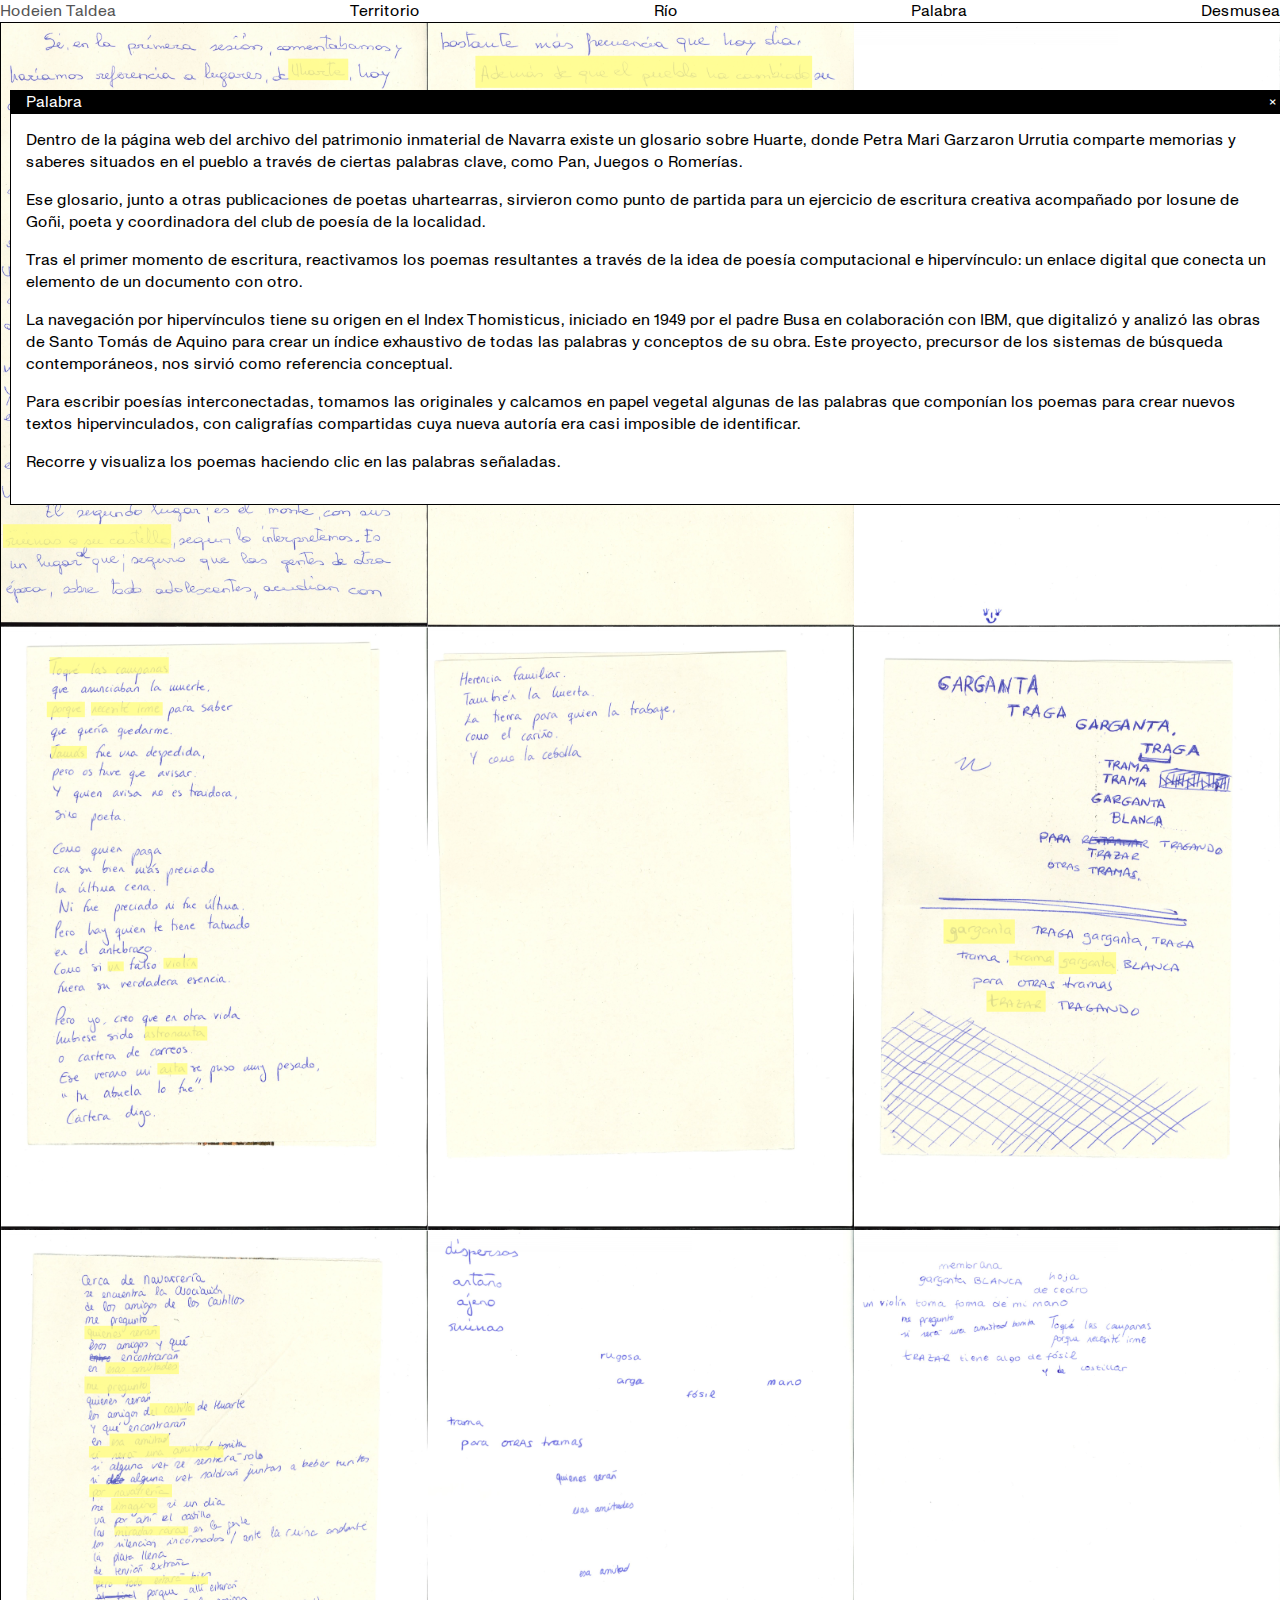
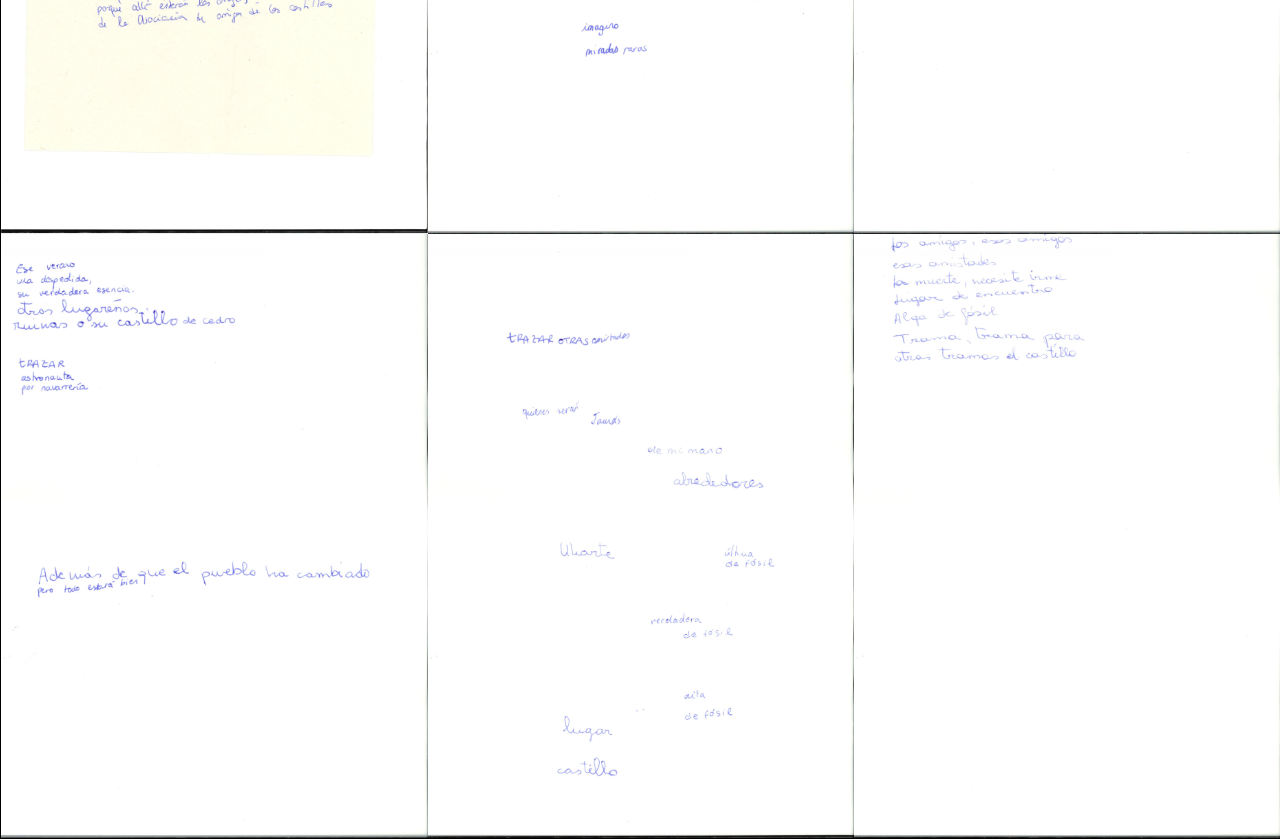
==== palabra/index.html @ c897447c "Fix modals" ====
<!DOCTYPE html>
<html lang="es">

<head>
    <meta charset="UTF-8">
    <meta name="viewport" content="width=device-width, initial-scale=1.0">
    <title>Hodeien Taldea - palabra</title>
    <link rel="stylesheet" href="./../style.css">
</head>

<body>
    <header>
        <nav>
            <ul>
                <li><a href="./../index.html">Hodeien Taldea</a></li>
                <li><a href="./../territorio">Territorio</a></li>
                <li><a href="./../rio">Río</a></li>
                <li><a href="./../palabra">Palabra</a></li>
                <li><a href="https://desmusea.com/" target="_blank">Desmusea</a></li>
            </ul>
        </nav>
        <div class="linea-header"></div>
    </header>
    <main>
        <div class="grid-container">
            <div class="grid-item">
                <svg style="width:100%" xmlns="http://www.w3.org/2000/svg" xmlns:xlink="http://www.w3.org/1999/xlink"
                    viewBox="0 0 2480 3509">
                    <image xlink:href="./img/originales/1.jpg"></image>
                    <a xlink:href="#" target="---" xlink:title="">
                        <g>
                            <rect x="1530.8641975308642" y="1031.5669515669515" width="339.1452991452991"
                                height="134.24501424501432" class="image-mapper-shape" data-index="1"></rect>
                        </g>
                    </a>
                    <a xlink:href="#" target="---" xlink:title="">
                        <g>
                            <rect x="433.35232668566005" y="1398.9743589743591" width="763.0769230769229"
                                height="148.37606837606836" class="image-mapper-shape" data-index="2"></rect>
                        </g>
                    </a>
                    <a xlink:href="#" target="---" xlink:title="">
                        <g>
                            <rect x="11.77587844254511" y="2913.35232668566" width="977.397910731244"
                                height="136.60018993352332" class="image-mapper-shape" data-index="3"></rect>
                        </g>
                    </a>
                    <a xlink:href="#" target="---" xlink:title="">
                        <g>
                            <rect x="1669.8195631528965" y="207.2554605887939" width="348.5660018993351"
                                height="124.82431149097815" class="image-mapper-shape selected" data-index="4"></rect>
                        </g>
                    </a>
                </svg>
            </div>
            <div class="grid-item">
                <svg style="width:100%" xmlns="http://www.w3.org/2000/svg" xmlns:xlink="http://www.w3.org/1999/xlink"
                    viewBox="0 0 2480 3509">

                    <image xlink:href="./img/originales/2.jpg" style="width: 2480px;"></image>
                    <a xlink:href="#" target="---" xlink:title="">
                        <g>
                            <rect x="275.55555555555554" y="190.76923076923077" width="1957.1509971509972"
                                height="186.0588793922127" class="image-mapper-shape" data-index="1"></rect>
                        </g>
                    </a>
                </svg>
            </div>
            <div class="grid-item">
                <svg style="width:100%" xmlns="http://www.w3.org/2000/svg" xmlns:xlink="http://www.w3.org/1999/xlink"
                    viewBox="0 0 2480 3509">
                    <image xlink:href="./img/originales/3.jpg" style="width: 2480px;"></image>
                    <a xlink:href="#" target="---" xlink:title="">
                        <g>
                            <rect x="551.1111111111111" y="793.6942070275404" width="261.4245014245015"
                                height="65.94491927825254" class="image-mapper-shape" data-index="2"></rect>
                        </g>
                    </a>
                    <a xlink:href="#" target="---" xlink:title="">
                        <g>
                            <rect x="998.5944919278253" y="706.5527065527066" width="360.34188034188026"
                                height="65.94491927825254" class="image-mapper-shape" data-index="1"></rect>
                        </g>
                    </a>
                    <a xlink:href="#" target="---" xlink:title="">
                        <g>
                            <rect x="1519.0883190883192" y="833.7321937321938" width="355.6315289648621"
                                height="77.72079772079769" class="image-mapper-shape" data-index="3"></rect>
                        </g>
                    </a>
                    <a xlink:href="#" target="---" xlink:title="">
                        <g>
                            <rect x="1507.312440645774" y="1227.0465337132005" width="299.10731244064596"
                                height="61.23456790123441" class="image-mapper-shape" data-index="4"></rect>
                        </g>
                    </a>
                    <a xlink:href="#" target="---" xlink:title="">
                        <g>
                            <rect x="857.2839506172838" y="927.9392212725546" width="911.4529914529915"
                                height="65.94491927825266" class="image-mapper-shape" data-index="5"></rect>
                        </g>
                    </a>
                    <a xlink:href="#" target="---" xlink:title="">
                        <g>
                            <rect x="645.3181386514719" y="935.0047483380816" width="200.18993352326686"
                                height="65.94491927825266" class="image-mapper-shape" data-index="6"></rect>
                        </g>
                    </a>
                    <a xlink:href="#" target="---" xlink:title="">
                        <g>
                            <rect x="1705.1471984805319" y="1005.6600189933523" width="183.7037037037037"
                                height="49.45868945868949" class="image-mapper-shape" data-index="7"></rect>
                        </g>
                    </a>
                </svg>
            </div>
            <div class="grid-item">
                <svg style="width:100%" xmlns="http://www.w3.org/2000/svg" xmlns:xlink="http://www.w3.org/1999/xlink"
                    viewBox="0 0 2150 3036">

                    <image xlink:href="./img/originales/4.jpg" style="width: 2150px;"></image>
                    <a xlink:href="#" target="---" xlink:title="">
                        <g>
                            <rect x="253.18138651471986" y="596.2013295346628" width="179.6771130104463"
                                height="63.29534662868002" class="image-mapper-shape" data-index="1"></rect>
                        </g>
                    </a>
                    <a xlink:href="#" target="---" xlink:title="">
                        <g>
                            <rect x="724.8338081671415" y="2009.116809116809" width="314.4349477682812"
                                height="71.46248812915496" class="image-mapper-shape" data-index="2"></rect>
                        </g>
                    </a>
                    <a xlink:href="#" target="---" xlink:title="">
                        <g>
                            <rect x="788.1291547958215" y="2194.9192782526115" width="151.0921177587844"
                                height="57.16999050332379" class="image-mapper-shape" data-index="3"></rect>
                        </g>
                    </a>
                    <a xlink:href="#" target="---" xlink:title="">
                        <g>
                            <rect x="453.2763532763533" y="375.6885090218424" width="361.3960113960114"
                                height="67.37891737891738" class="image-mapper-shape" data-index="4"></rect>
                        </g>
                    </a>
                    <a xlink:href="#" target="---" xlink:title="">
                        <g>
                            <rect x="245.014245014245" y="149.0503323836657" width="600.2849002849002"
                                height="81.67141500474835" class="image-mapper-shape" data-index="5"></rect>
                        </g>
                    </a>
                    <a xlink:href="#" target="---" xlink:title="">
                        <g>
                            <rect x="230.72174738841406" y="373.6467236467237" width="191.92782526115857"
                                height="77.58784425451091" class="image-mapper-shape" data-index="6"></rect>
                        </g>
                    </a>
                    <a xlink:href="#" target="---" xlink:title="">
                        <g>
                            <rect x="536.9895536562203" y="1682.4311490978157" width="81.67141500474838"
                                height="49.00284900284896" class="image-mapper-shape" data-index="7"></rect>
                        </g>
                    </a>
                    <a xlink:href="#" target="---" xlink:title="">
                        <g>
                            <rect x="818.7559354226021" y="1664.0550807217473" width="171.50997150997148"
                                height="55.12820512820508" class="image-mapper-shape selected" data-index="8"></rect>
                        </g>
                    </a>
                </svg>
            </div>
            <div class="grid-item">
                <img src="./img/originales/5.jpg" alt="">
            </div>
            <div class="grid-item">
                <svg style="width:100%" xmlns="http://www.w3.org/2000/svg" xmlns:xlink="http://www.w3.org/1999/xlink"
                    viewBox="0 0 2150 3036">
                    <image xlink:href="./img/originales/6.jpg" style="width: 2150px;"></image>
                    <a xlink:href="#" target="---" xlink:title="">
                        <g>
                            <rect x="451.2345679012346" y="1470.08547008547" width="359.35422602089267"
                                height="122.50712250712263" class="image-mapper-shape" data-index="1"></rect>
                        </g>
                    </a>
                    <a xlink:href="#" target="---" xlink:title="">
                        <g>
                            <rect x="1031.1016144349478" y="1635.4700854700855" width="289.9335232668566"
                                height="110.25641025641016" class="image-mapper-shape" data-index="2"></rect>
                        </g>
                    </a>
                    <a xlink:href="#" target="---" xlink:title="">
                        <g>
                            <rect x="782.0037986704654" y="1627.3029439696106" width="226.63817663817667"
                                height="75.54605887939215" class="image-mapper-shape" data-index="3"></rect>
                        </g>
                    </a>
                    <a xlink:href="#" target="---" xlink:title="">
                        <g>
                            <rect x="667.6638176638177" y="1829.4396961063628" width="298.1006647673314"
                                height="106.17283950617275" class="image-mapper-shape selected" data-index="4"></rect>
                        </g>
                    </a>
                </svg>
            </div>
            <div class="grid-item">
                <svg style="width:100%" xmlns="http://www.w3.org/2000/svg" xmlns:xlink="http://www.w3.org/1999/xlink"
                    viewBox="0 0 2150 3036">
                    <image xlink:href="./img/originales/7.jpg"></image>
                    <a xlink:href="#" target="---" xlink:title="">
                        <g>
                            <rect x="420.6077872744539" y="479.8195631528965" width="379.7720797720798"
                                height="67.37891737891738" class="image-mapper-shape" data-index="1"></rect>
                        </g>
                    </a>
                    <a xlink:href="#" target="---" xlink:title="">
                        <g>
                            <rect x="526.7806267806268" y="663.5802469135803" width="369.56315289648626"
                                height="59.211775878442495" class="image-mapper-shape" data-index="2"></rect>
                        </g>
                    </a>
                    <a xlink:href="#" target="---" xlink:title="">
                        <g>
                            <rect x="547.1984805318139" y="1022.934472934473" width="300.1424501424501"
                                height="65.33713200379862" class="image-mapper-shape" data-index="3"></rect>
                        </g>
                    </a>
                    <a xlink:href="#" target="---" xlink:title="">
                        <g>
                            <rect x="555.3656220322887" y="1347.5783475783476" width="232.7635327635328"
                                height="75.54605887939215" class="image-mapper-shape" data-index="5"></rect>
                        </g>
                    </a>
                    <a xlink:href="#" target="---" xlink:title="">
                        <g>
                            <rect x="571.6999050332383" y="1490.5033238366573" width="371.60493827160496"
                                height="44.91927825261155" class="image-mapper-shape" data-index="6"></rect>
                        </g>
                    </a>
                    <a xlink:href="#" target="---" xlink:title="">
                        <g>
                            <rect x="420.6077872744539" y="735.042735042735" width="330.76923076923083"
                                height="85.7549857549858" class="image-mapper-shape" data-index="8"></rect>
                        </g>
                    </a>
                    <a xlink:href="#" target="---" xlink:title="">
                        <g>
                            <rect x="443.06742640075976" y="1086.229819563153" width="677.8727445394111"
                                height="57.16999050332379" class="image-mapper-shape" data-index="9"></rect>
                        </g>
                    </a>
                    <a xlink:href="#" target="---" xlink:title="">
                        <g>
                            <rect x="465.52706552706553" y="1741.6429249762582" width="577.8252611585945"
                                height="40.83570750237436" class="image-mapper-shape" data-index="10"></rect>
                        </g>
                    </a>
                    <a xlink:href="#" target="---" xlink:title="">
                        <g>
                            <rect x="445.10921177587846" y="1278.1576448243115" width="416.52421652421646"
                                height="65.33713200379862" class="image-mapper-shape" data-index="11"></rect>
                        </g>
                    </a>
                    <a xlink:href="#" target="---" xlink:title="">
                        <g>
                            <rect x="749.335232668566" y="869.8005698005697" width="226.63817663817656"
                                height="61.253561253561315" class="image-mapper-shape" data-index="12"></rect>
                        </g>
                    </a>
                </svg>
            </div>
            <div class="grid-item">
                <img src="./img/copias/1.jpg" alt="">
            </div>
            <div class="grid-item">
                <img src="./img/copias/2.jpg" alt="">
            </div>
            <div class="grid-item">
                <img src="./img/copias/3.jpg" alt="">
            </div>
            <div class="grid-item">
                <img src="./img/copias/4.jpg" alt="">
            </div>
            <div class="grid-item">
                <img src="./img/copias/5.jpg" alt="">
            </div>
        </div>

        <div id="modal" class="modal">
            <div class="modal-header" id="modal-header">
                <span>Palabra</span>
                <button id="close-btn">×</button>
            </div>
            <div class="modal-body">
                <p>
                    Dentro de la página web del archivo del patrimonio inmaterial de Navarra existe un glosario sobre
                    Huarte, donde Petra Mari Garzaron Urrutia comparte memorias y saberes situados en el pueblo a través
                    de
                    ciertas palabras clave, como Pan, Juegos o Romerías.
                </p>

                <p> Ese glosario, junto a otras publicaciones de poetas uhartearras, sirvieron como punto de partida
                    para un
                    ejercicio de escritura creativa acompañado por Iosune de Goñi, poeta y coordinadora del club de
                    poesía
                    de la localidad.</p>

                <p> Tras el primer momento de escritura, reactivamos los poemas resultantes a través de la idea de
                    poesía
                    computacional e hipervínculo: un enlace digital que conecta un elemento de un documento con otro.
                </p>

                <p>La navegación por hipervínculos tiene su origen en el Index Thomisticus, iniciado en 1949 por el
                    padre
                    Busa en colaboración con IBM, que digitalizó y analizó las obras de Santo Tomás de Aquino para crear
                    un
                    índice exhaustivo de todas las palabras y conceptos de su obra. Este proyecto, precursor de los
                    sistemas
                    de búsqueda contemporáneos, nos sirvió como referencia conceptual.</p>

                <p>
                    Para escribir poesías interconectadas, tomamos las originales y calcamos en papel vegetal algunas de
                    las
                    palabras que componían los poemas para crear nuevos textos hipervinculados, con caligrafías
                    compartidas
                    cuya nueva autoría era casi imposible de identificar.
                </p>

                <p> Recorre y visualiza los poemas haciendo clic en las palabras señaladas.</p>
            </div>
        </div>
        <div id="tab" class="tab">About</div>
    </main>
    <script src="./../modal.js"></script>
</body>

</html>
---- style.css ----
@font-face {
  font-family: "Hodeien";
  src: url("./fonts/Hodeien.woff2") format("woff2");
  font-weight: normal;
  font-style: normal;
}

@font-face {
  font-family: "Hodeien";
  src: url("./fonts/Hodeien-Italic.woff2") format("woff2");
  font-weight: normal;
  font-style: italic;
}

* {
  font-size: 16px;
}

body {
  font-family: "Hodeien", sans-serif;
  margin: 0;
  padding: 0;
  color: #000;
}

header {
  width: 100vw;
  background-color: #fff;
  position: fixed;
  z-index: 3;
}

header nav ul {
  list-style: none;
  padding: 0;
  margin: 0;
  display: flex;
  justify-content: space-between;
}

header nav ul li {
  margin: 0 15px;
}

header nav ul li a {
  color: #000;
  text-decoration: none;
}

header nav ul li a:hover {
  color: #555;
}

.linea-header {
  width: 100%;
  height: 1px;
  background-color: #000;
}

main {
  padding-top: 22px;
}

p {
  margin-top: 0;
}
.contenedor {
  display: flex;
  height: calc(100vh - 22px);
  overflow: hidden;
}

.izquierda {
  width: 50%;
  background-color: #fff;
  display: flex;
  flex-direction: column;
  text-align: left;
  padding: 15px;
  box-sizing: border-box;
  justify-content: space-between;
}

#mitad-izquierda {
  position: relative;
  width: 50%;
  height: calc(100vh - 22px);
  overflow: hidden;
}

#mitad-izquierda canvas {
  position: absolute;
  top: 0;
  left: 0;
  z-index: 1;
  width: 100%;
  height: 100%;
}

.images-wrapper,
#mitad-izquierda p {
  position: relative;
  z-index: 2;
  pointer-events: none;
  font-size: 18px;
}

.images-wrapper {
  display: flex;
  flex-direction: row;
  align-items: flex-end;
  gap: 12px;
  width: 100%;
  justify-content: right;
}

.images-wrapper img {
  width: 45%;
  max-height: fit-content;
}

.izquierda p {
  color: #000;
}

.linea-vertical {
  width: 1px;
  background-color: #000;
  height: 100%;
}

.derecha {
  width: 50%;
  padding: 15px;
  overflow-y: hidden;
  display: flex;
}
.logo-wrapper {
  display: flex;
  align-items: center;
  justify-content: space-between;
}
#mitad-izquierda p.logo-text {
  font-size: 12px;
  margin: 0;
}
.logo {
  width: 60px;
  position: relative;
  z-index: 9;
}

.button-list-container {
  border-bottom: 1px solid black;
}

.button-list {
  margin: 10px;
}

button {
  margin-right: 5px;
  margin-bottom: 5px;
  background: white;
  border: 1px solid black;
  font-family: "Hodeien", sans-serif;
  cursor: pointer;
}

button:hover {
  background: black;
  color: white;
}

#poem {
  margin-bottom: 5px;
}

.poem-container {
  margin: 10px;
}

.grid-container {
  display: grid;
  grid-template-columns: repeat(3, 1fr);
  grid-template-rows: repeat(4, 1fr);
  gap: 0;
  width: 100vw;
  border: 1px solid black;
}

.grid-item {
  display: flex;
  justify-content: center;
  align-items: center;
  overflow: hidden;
}

.grid-item img {
  max-width: 100%;
  max-height: 100%;
  object-fit: cover;
}

svg {
  width: 100%;
  height: 100%;
}

.modal {
  position: fixed;
  top: 10%;
  left: 10px;
  width: 40%;
  height: auto;
  background-color: white;
  display: flex;
  flex-direction: column;
  transform: translateY(180%);
  transition: transform 0.3s ease-in-out;
  border: 1px solid black;
  z-index: 1000;
}

.modal-header {
  padding: 0 15px;
  background-color: black;
  color: white;
  display: flex;
  justify-content: space-between;
  align-items: center;
  cursor: move;
  border-bottom: 1px solid black;
}

.modal-body {
  padding: 15px;
}

#close-btn {
  background: none;
  border: none;
  color: white;
  cursor: pointer;
  margin: 0;
  padding: 0;
}

.tab {
  position: fixed;
  bottom: 0;
  left: 0;
  background-color: white;
  border: 1px solid black;
  color: black;
  padding: 0 15px;
  cursor: pointer;
  opacity: 0;
  z-index: 1001;
}

.modal.show {
  transform: translateY(0);
}

.tab.show {
  transition: opacity 0.3s step-end;
  opacity: 1;
}

.image-mapper-shape {
  fill: rgba(255, 252, 127, 0.8);
}

g:hover .image-mapper-shape {
  stroke: white;
  stroke-width: 2px;
  opacity: 20%;
}

.new-map-field {
  position: absolute;
  right: 0;
  bottom: 0;
  z-index: 9;
  background: white;
  padding: 0 15px;
  border: 1px solid black;
}

.new-map-field input {
  display: none;
}
.new-map-field label {
  cursor: pointer;
}
.a-enter-vr.fullscreen .a-enter-vr-button {
  display: none;
}
.rio-instructions {
  margin: 15px;
}
@media (max-width: 1281px) {
  canvas {
    display: none;
  }

  .contenedor {
    flex-direction: column;
    height: 100%;
  }

  .izquierda,
  .derecha {
    width: 100%;
    padding: 12px;
  }

  #mitad-izquierda {
    width: 100%;
    padding: 12px;
    height: calc(100vh - 22px);
    overflow: auto;
  }

  header nav ul li {
    margin: 0;
  }
  .modal {
    width: 100%;
  }

  .images-wrapper {
    justify-content: left;
  }
}
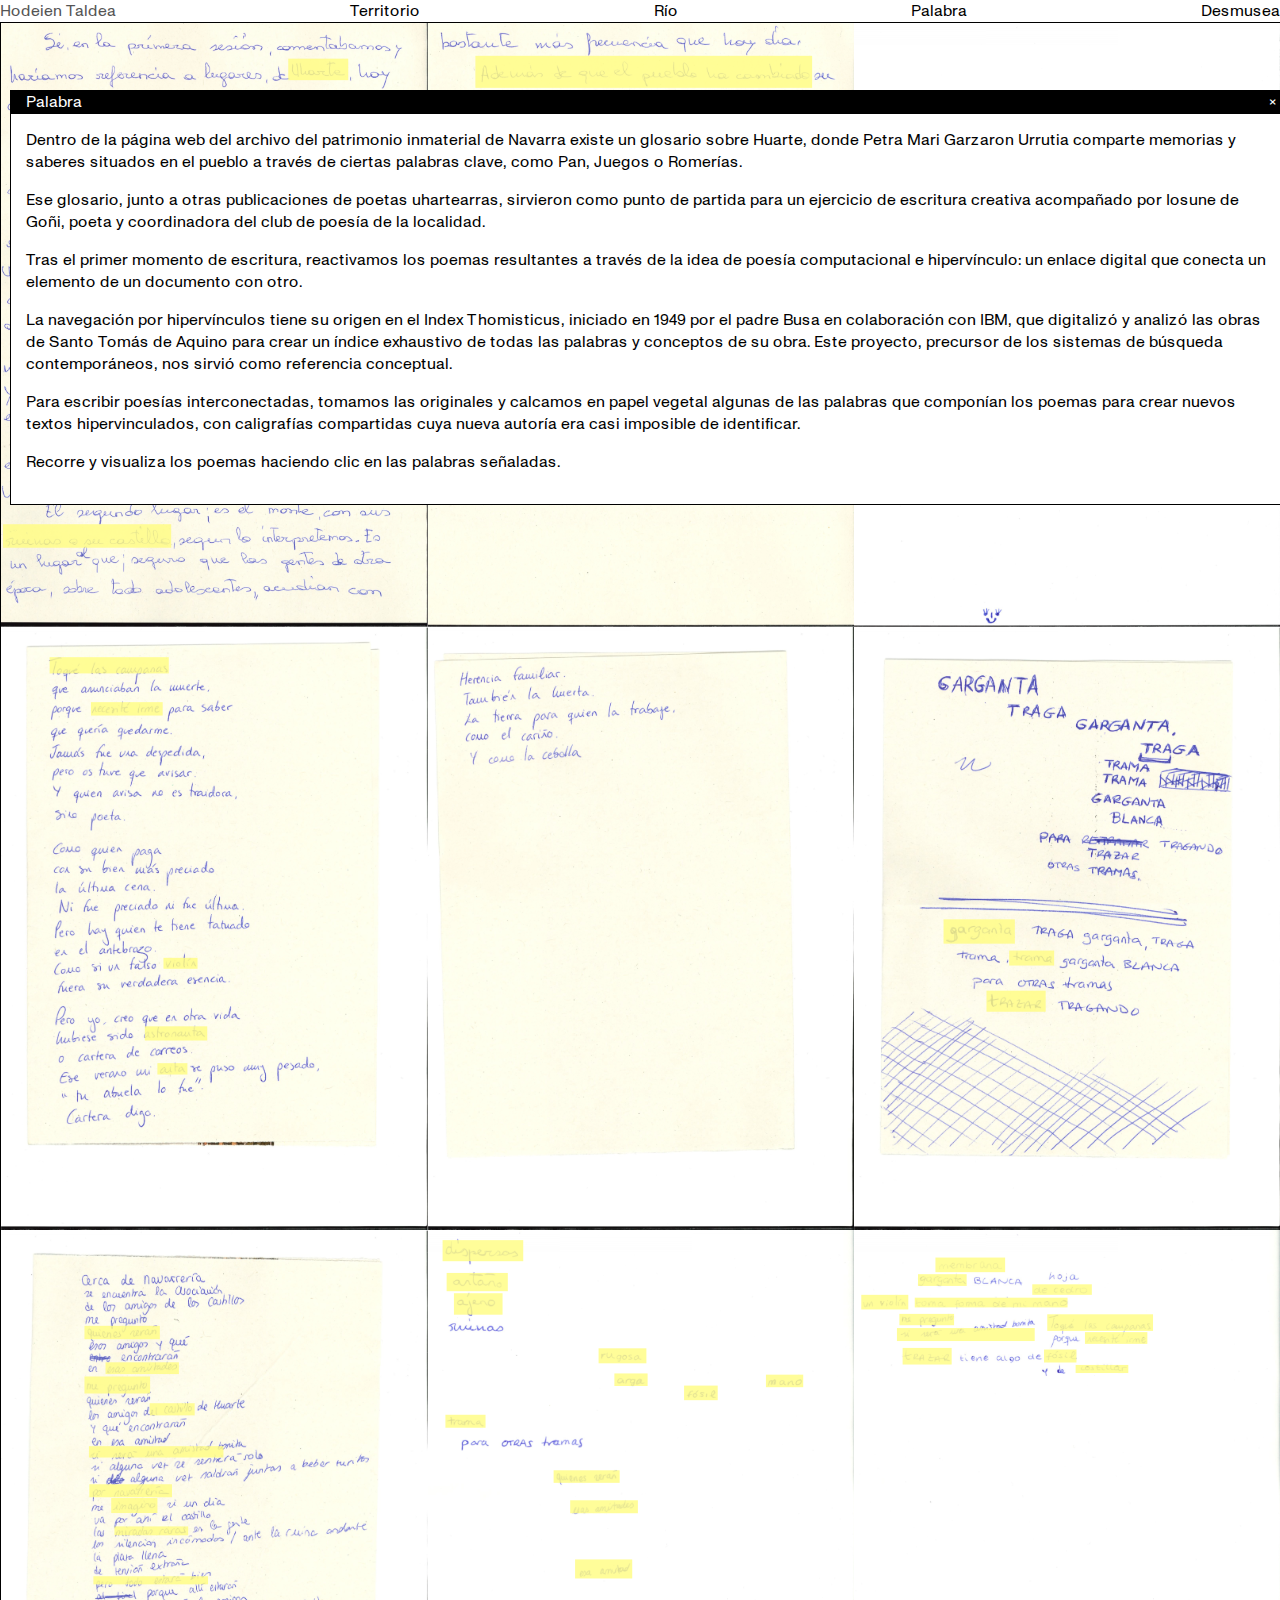
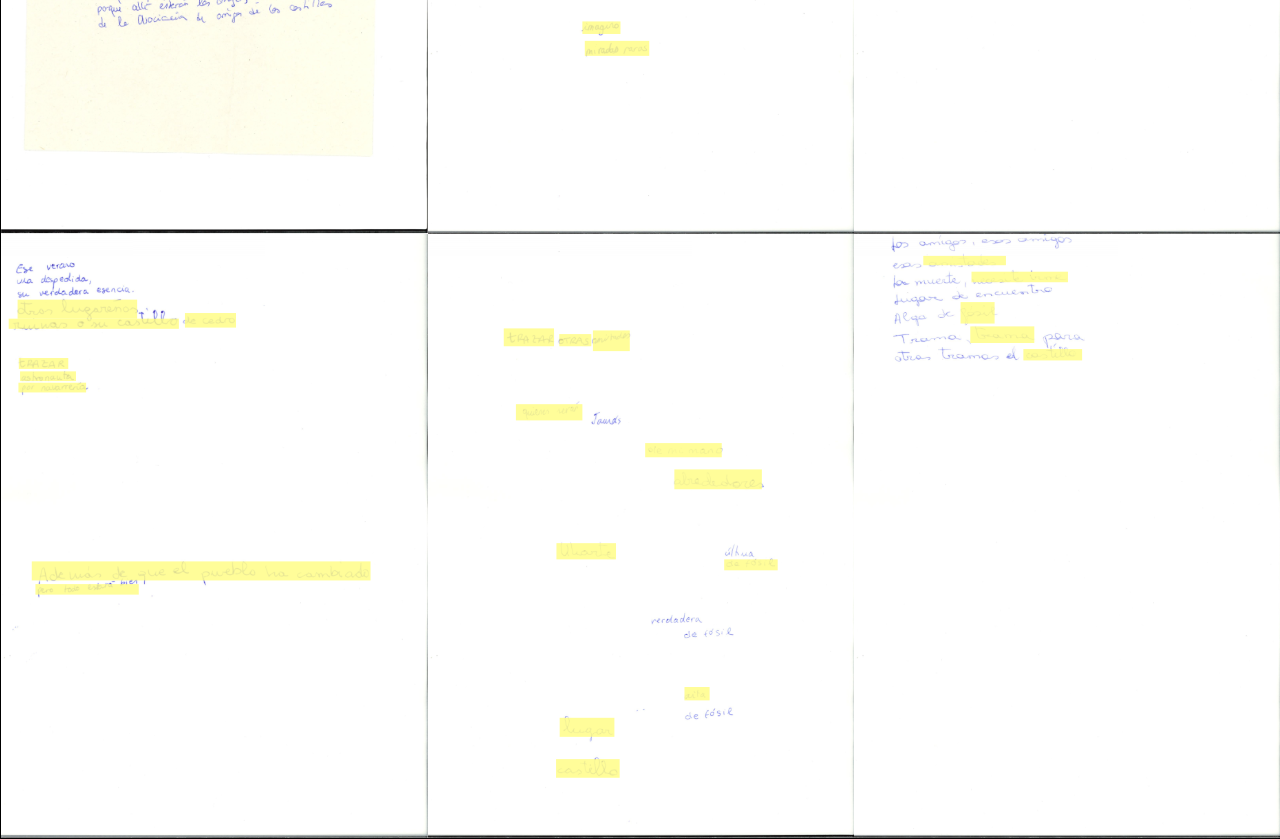
==== commit 165b1eb7: "update lnks" ====
--- a/palabra/index.html
+++ b/palabra/index.html
@@ -27,25 +27,29 @@
                 <svg style="width:100%" xmlns="http://www.w3.org/2000/svg" xmlns:xlink="http://www.w3.org/1999/xlink"
                     viewBox="0 0 2480 3509">
                     <image xlink:href="./img/originales/1.jpg"></image>
-                    <a xlink:href="#" target="---" xlink:title="">
+                    <a class="image-mapper-shape" xlink:href="#antano2" id="antano1" target="_self"
+                        xlink:title="antano">
                         <g>
                             <rect x="1530.8641975308642" y="1031.5669515669515" width="339.1452991452991"
-                                height="134.24501424501432" class="image-mapper-shape" data-index="1"></rect>
-                        </g>
-                    </a>
-                    <a xlink:href="#" target="---" xlink:title="">
+                                height="134.24501424501432" data-index="1"></rect>
+                        </g>
+                    </a>
+                    <a class="image-mapper-shape" xlink:href="#lugarenos2" id="lugarenos1" target="_self"
+                        xlink:title="otros lugarenos">
                         <g>
                             <rect x="433.35232668566005" y="1398.9743589743591" width="763.0769230769229"
-                                height="148.37606837606836" class="image-mapper-shape" data-index="2"></rect>
-                        </g>
-                    </a>
-                    <a xlink:href="#" target="---" xlink:title="">
+                                height="148.37606837606836" data-index="2"></rect>
+                        </g>
+                    </a>
+                    <a class="image-mapper-shape" xlink:href="#ruinas2" id="ruinas1" target="_self"
+                        xlink:title="ruinas o su castillo">
                         <g>
                             <rect x="11.77587844254511" y="2913.35232668566" width="977.397910731244"
-                                height="136.60018993352332" class="image-mapper-shape" data-index="3"></rect>
-                        </g>
-                    </a>
-                    <a xlink:href="#" target="---" xlink:title="">
+                                height="136.60018993352332" data-index="3"></rect>
+                        </g>
+                    </a>
+                    <a class="image-mapper-shape" xlink:href="#uharte2" id="uharte1" target="_self"
+                        xlink:title="uharte">
                         <g>
                             <rect x="1669.8195631528965" y="207.2554605887939" width="348.5660018993351"
                                 height="124.82431149097815" class="image-mapper-shape selected" data-index="4"></rect>
@@ -58,10 +62,11 @@
                     viewBox="0 0 2480 3509">
 
                     <image xlink:href="./img/originales/2.jpg" style="width: 2480px;"></image>
-                    <a xlink:href="#" target="---" xlink:title="">
+                    <a class="image-mapper-shape" xlink:href="#cambiado2" id="cambiado1" target="_self"
+                        xlink:title="ademas de que el pueblo ha cambiado">
                         <g>
                             <rect x="275.55555555555554" y="190.76923076923077" width="1957.1509971509972"
-                                height="186.0588793922127" class="image-mapper-shape" data-index="1"></rect>
+                                height="186.0588793922127" data-index="1"></rect>
                         </g>
                     </a>
                 </svg>
@@ -70,46 +75,47 @@
                 <svg style="width:100%" xmlns="http://www.w3.org/2000/svg" xmlns:xlink="http://www.w3.org/1999/xlink"
                     viewBox="0 0 2480 3509">
                     <image xlink:href="./img/originales/3.jpg" style="width: 2480px;"></image>
-                    <a xlink:href="#" target="---" xlink:title="">
+                    <a class="image-mapper-shape" xlink:href="#rugosa1" id="rugosa2" target="_self"
+                        xlink:title="rugosa">
                         <g>
                             <rect x="551.1111111111111" y="793.6942070275404" width="261.4245014245015"
-                                height="65.94491927825254" class="image-mapper-shape" data-index="2"></rect>
-                        </g>
-                    </a>
-                    <a xlink:href="#" target="---" xlink:title="">
+                                height="65.94491927825254" data-index="2"></rect>
+                        </g>
+                    </a>
+                    <a class="image-mapper-shape" xlink:href="#membrana1" id="membrana2" target="_self" xlink:title="membrana">
                         <g>
                             <rect x="998.5944919278253" y="706.5527065527066" width="360.34188034188026"
-                                height="65.94491927825254" class="image-mapper-shape" data-index="1"></rect>
-                        </g>
-                    </a>
-                    <a xlink:href="#" target="---" xlink:title="">
+                                height="65.94491927825254" data-index="1"></rect>
+                        </g>
+                    </a>
+                    <a class="image-mapper-shape" xlink:href="#cedro1" id="cedro3" target="_self" xlink:title="de cedro">
                         <g>
                             <rect x="1519.0883190883192" y="833.7321937321938" width="355.6315289648621"
-                                height="77.72079772079769" class="image-mapper-shape" data-index="3"></rect>
-                        </g>
-                    </a>
-                    <a xlink:href="#" target="---" xlink:title="">
+                                height="77.72079772079769" data-index="3"></rect>
+                        </g>
+                    </a>
+                    <a class="image-mapper-shape" xlink:href="#fosil2" id="fosil1" target="_self" xlink:title="de fosil">
                         <g>
                             <rect x="1507.312440645774" y="1227.0465337132005" width="299.10731244064596"
-                                height="61.23456790123441" class="image-mapper-shape" data-index="4"></rect>
-                        </g>
-                    </a>
-                    <a xlink:href="#" target="---" xlink:title="">
+                                height="61.23456790123441" data-index="4"></rect>
+                        </g>
+                    </a>
+                    <a class="image-mapper-shape" xlink:href="#tomaforma2" id="tomaforma1" target="_self" xlink:title="toma forma de mi mano">
                         <g>
                             <rect x="857.2839506172838" y="927.9392212725546" width="911.4529914529915"
-                                height="65.94491927825266" class="image-mapper-shape" data-index="5"></rect>
-                        </g>
-                    </a>
-                    <a xlink:href="#" target="---" xlink:title="">
+                                height="65.94491927825266" data-index="5"></rect>
+                        </g>
+                    </a>
+                    <a class="image-mapper-shape" xlink:href="#arga1" id="arga2" target="_self" xlink:title="arga">
                         <g>
                             <rect x="645.3181386514719" y="935.0047483380816" width="200.18993352326686"
-                                height="65.94491927825266" class="image-mapper-shape" data-index="6"></rect>
-                        </g>
-                    </a>
-                    <a xlink:href="#" target="---" xlink:title="">
+                                height="65.94491927825266" data-index="6"></rect>
+                        </g>
+                    </a>
+                    <a class="image-mapper-shape" xlink:href="#mano2" id="mano1" target="_self" xlink:title="mano">
                         <g>
                             <rect x="1705.1471984805319" y="1005.6600189933523" width="183.7037037037037"
-                                height="49.45868945868949" class="image-mapper-shape" data-index="7"></rect>
+                                height="49.45868945868949" data-index="7"></rect>
                         </g>
                     </a>
                 </svg>
@@ -119,49 +125,33 @@
                     viewBox="0 0 2150 3036">
 
                     <image xlink:href="./img/originales/4.jpg" style="width: 2150px;"></image>
-                    <a xlink:href="#" target="---" xlink:title="">
-                        <g>
-                            <rect x="253.18138651471986" y="596.2013295346628" width="179.6771130104463"
-                                height="63.29534662868002" class="image-mapper-shape" data-index="1"></rect>
-                        </g>
-                    </a>
-                    <a xlink:href="#" target="---" xlink:title="">
+                    <a class="image-mapper-shape" xlink:href="#astronauta2" id="astronauta1" target="_self"
+                        xlink:title="astronauta">
                         <g>
                             <rect x="724.8338081671415" y="2009.116809116809" width="314.4349477682812"
-                                height="71.46248812915496" class="image-mapper-shape" data-index="2"></rect>
-                        </g>
-                    </a>
-                    <a xlink:href="#" target="---" xlink:title="">
+                                height="71.46248812915496" data-index="2"></rect>
+                        </g>
+                    </a>
+                    <a class="image-mapper-shape" xlink:href="#aita2" id="aita1" target="_self" xlink:title="aita">
                         <g>
                             <rect x="788.1291547958215" y="2194.9192782526115" width="151.0921177587844"
-                                height="57.16999050332379" class="image-mapper-shape" data-index="3"></rect>
-                        </g>
-                    </a>
-                    <a xlink:href="#" target="---" xlink:title="">
+                                height="57.16999050332379" data-index="3"></rect>
+                        </g>
+                    </a>
+                    <a class="image-mapper-shape" xlink:href="#necesiteirme2" id="necesiteirme1" target="_self" xlink:title="necesite irme">
                         <g>
                             <rect x="453.2763532763533" y="375.6885090218424" width="361.3960113960114"
-                                height="67.37891737891738" class="image-mapper-shape" data-index="4"></rect>
-                        </g>
-                    </a>
-                    <a xlink:href="#" target="---" xlink:title="">
+                                height="67.37891737891738" data-index="4"></rect>
+                        </g>
+                    </a>
+                    <a class="image-mapper-shape" xlink:href="#toquelascampanas2" id="toquelascampanas1" target="_self" xlink:title="toque las campanas">
                         <g>
                             <rect x="245.014245014245" y="149.0503323836657" width="600.2849002849002"
-                                height="81.67141500474835" class="image-mapper-shape" data-index="5"></rect>
-                        </g>
-                    </a>
-                    <a xlink:href="#" target="---" xlink:title="">
-                        <g>
-                            <rect x="230.72174738841406" y="373.6467236467237" width="191.92782526115857"
-                                height="77.58784425451091" class="image-mapper-shape" data-index="6"></rect>
-                        </g>
-                    </a>
-                    <a xlink:href="#" target="---" xlink:title="">
-                        <g>
-                            <rect x="536.9895536562203" y="1682.4311490978157" width="81.67141500474838"
-                                height="49.00284900284896" class="image-mapper-shape" data-index="7"></rect>
-                        </g>
-                    </a>
-                    <a xlink:href="#" target="---" xlink:title="">
+                                height="81.67141500474835" data-index="5"></rect>
+                        </g>
+                    </a>
+                
+                    <a class="image-mapper-shape" xlink:href="#violin2" id="violin1" target="_self" xlink:title="violin">
                         <g>
                             <rect x="818.7559354226021" y="1664.0550807217473" width="171.50997150997148"
                                 height="55.12820512820508" class="image-mapper-shape selected" data-index="8"></rect>
@@ -176,25 +166,21 @@
                 <svg style="width:100%" xmlns="http://www.w3.org/2000/svg" xmlns:xlink="http://www.w3.org/1999/xlink"
                     viewBox="0 0 2150 3036">
                     <image xlink:href="./img/originales/6.jpg" style="width: 2150px;"></image>
-                    <a xlink:href="#" target="---" xlink:title="">
+                    <a class="image-mapper-shape" xlink:href="#garganta1" id="garganta2" target="_self"
+                        xlink:title="garganta">
                         <g>
                             <rect x="451.2345679012346" y="1470.08547008547" width="359.35422602089267"
-                                height="122.50712250712263" class="image-mapper-shape" data-index="1"></rect>
-                        </g>
-                    </a>
-                    <a xlink:href="#" target="---" xlink:title="">
-                        <g>
-                            <rect x="1031.1016144349478" y="1635.4700854700855" width="289.9335232668566"
-                                height="110.25641025641016" class="image-mapper-shape" data-index="2"></rect>
-                        </g>
-                    </a>
-                    <a xlink:href="#" target="---" xlink:title="">
+                                height="122.50712250712263" data-index="1"></rect>
+                        </g>
+                    </a>
+                    <a class="image-mapper-shape" xlink:href="#trama2" id="trama1" target="_self" xlink:title="trama">
                         <g>
                             <rect x="782.0037986704654" y="1627.3029439696106" width="226.63817663817667"
-                                height="75.54605887939215" class="image-mapper-shape" data-index="3"></rect>
-                        </g>
-                    </a>
-                    <a xlink:href="#" target="---" xlink:title="">
+                                height="75.54605887939215" data-index="3"></rect>
+                        </g>
+                    </a>
+                    <a class="image-mapper-shape" xlink:href="#trazar2" id="trazar1" target="_self"
+                        xlink:title="trazar">
                         <g>
                             <rect x="667.6638176638177" y="1829.4396961063628" width="298.1006647673314"
                                 height="106.17283950617275" class="image-mapper-shape selected" data-index="4"></rect>
@@ -206,82 +192,428 @@
                 <svg style="width:100%" xmlns="http://www.w3.org/2000/svg" xmlns:xlink="http://www.w3.org/1999/xlink"
                     viewBox="0 0 2150 3036">
                     <image xlink:href="./img/originales/7.jpg"></image>
-                    <a xlink:href="#" target="---" xlink:title="">
+                    <a class="image-mapper-shape" xlink:href="#quienesseran2" id="quienesseran1" target="_self"
+                        xlink:title="quienes seran">
                         <g>
                             <rect x="420.6077872744539" y="479.8195631528965" width="379.7720797720798"
-                                height="67.37891737891738" class="image-mapper-shape" data-index="1"></rect>
-                        </g>
-                    </a>
-                    <a xlink:href="#" target="---" xlink:title="">
+                                height="67.37891737891738" data-index="1"></rect>
+                        </g>
+                    </a>
+                    <a class="image-mapper-shape" xlink:href="#esasamistades2" id="esasamistades1" target="_self"
+                        xlink:title="esas amistades">
                         <g>
                             <rect x="526.7806267806268" y="663.5802469135803" width="369.56315289648626"
-                                height="59.211775878442495" class="image-mapper-shape" data-index="2"></rect>
-                        </g>
-                    </a>
-                    <a xlink:href="#" target="---" xlink:title="">
-                        <g>
-                            <rect x="547.1984805318139" y="1022.934472934473" width="300.1424501424501"
-                                height="65.33713200379862" class="image-mapper-shape" data-index="3"></rect>
-                        </g>
-                    </a>
-                    <a xlink:href="#" target="---" xlink:title="">
+                                height="59.211775878442495" data-index="2"></rect>
+                        </g>
+                    </a>
+                    <a class="image-mapper-shape" xlink:href="#imagino2" id="imagino1" target="_self"
+                        xlink:title="imagino">
                         <g>
                             <rect x="555.3656220322887" y="1347.5783475783476" width="232.7635327635328"
-                                height="75.54605887939215" class="image-mapper-shape" data-index="5"></rect>
-                        </g>
-                    </a>
-                    <a xlink:href="#" target="---" xlink:title="">
+                                height="75.54605887939215" data-index="5"></rect>
+                        </g>
+                    </a>
+                    <a class="image-mapper-shape" xlink:href="#miradasraras2" id="miradasraras1" target="_self"
+                        xlink:title="miradas raras">
                         <g>
                             <rect x="571.6999050332383" y="1490.5033238366573" width="371.60493827160496"
-                                height="44.91927825261155" class="image-mapper-shape" data-index="6"></rect>
-                        </g>
-                    </a>
-                    <a xlink:href="#" target="---" xlink:title="">
+                                height="44.91927825261155" data-index="6"></rect>
+                        </g>
+                    </a>
+                    <a class="image-mapper-shape" xlink:href="#mepregunto2" id="mepregunto1" target="_self"
+                        xlink:title="me pregunto">
                         <g>
                             <rect x="420.6077872744539" y="735.042735042735" width="330.76923076923083"
-                                height="85.7549857549858" class="image-mapper-shape" data-index="8"></rect>
-                        </g>
-                    </a>
-                    <a xlink:href="#" target="---" xlink:title="">
+                                height="85.7549857549858" data-index="8"></rect>
+                        </g>
+                    </a>
+                    <a class="image-mapper-shape" xlink:href="#unaamistadbonita2" id="unaamistadbonita1" target="_self"
+                        xlink:title="si sera una amistad bonita">
                         <g>
                             <rect x="443.06742640075976" y="1086.229819563153" width="677.8727445394111"
-                                height="57.16999050332379" class="image-mapper-shape" data-index="9"></rect>
-                        </g>
-                    </a>
-                    <a xlink:href="#" target="---" xlink:title="">
+                                height="57.16999050332379" data-index="9"></rect>
+                        </g>
+                    </a>
+                    <a class="image-mapper-shape" target="_self" xlink:href="#bien1" id="bien2"
+                        xlink:title="pero todo estara bien">
                         <g>
                             <rect x="465.52706552706553" y="1741.6429249762582" width="577.8252611585945"
-                                height="40.83570750237436" class="image-mapper-shape" data-index="10"></rect>
-                        </g>
-                    </a>
-                    <a xlink:href="#" target="---" xlink:title="">
+                                height="40.83570750237436" data-index="10"></rect>
+                        </g>
+                    </a>
+                    <a class="image-mapper-shape" xlink:href="#navarreria2" id="navarreia1" target="_self"
+                        xlink:title="por navarreria">
                         <g>
                             <rect x="445.10921177587846" y="1278.1576448243115" width="416.52421652421646"
-                                height="65.33713200379862" class="image-mapper-shape" data-index="11"></rect>
-                        </g>
-                    </a>
-                    <a xlink:href="#" target="---" xlink:title="">
+                                height="65.33713200379862" data-index="11"></rect>
+                        </g>
+                    </a>
+                    <a class="image-mapper-shape" xlink:href="#castillo2" id="castillo1" target="_self"
+                        xlink:title="castillo">
                         <g>
                             <rect x="749.335232668566" y="869.8005698005697" width="226.63817663817656"
-                                height="61.253561253561315" class="image-mapper-shape" data-index="12"></rect>
-                        </g>
-                    </a>
-                </svg>
-            </div>
-            <div class="grid-item">
-                <img src="./img/copias/1.jpg" alt="">
-            </div>
-            <div class="grid-item">
-                <img src="./img/copias/2.jpg" alt="">
-            </div>
-            <div class="grid-item">
-                <img src="./img/copias/3.jpg" alt="">
-            </div>
-            <div class="grid-item">
-                <img src="./img/copias/4.jpg" alt="">
-            </div>
-            <div class="grid-item">
-                <img src="./img/copias/5.jpg" alt="">
+                                height="61.253561253561315" data-index="12"></rect>
+                        </g>
+                    </a>
+                </svg>
+            </div>
+            <div class="grid-item">
+                <svg style="width:100%" xmlns="http://www.w3.org/2000/svg" xmlns:xlink="http://www.w3.org/1999/xlink"
+                    viewBox="0 0 2480 3509">
+                    <image xlink:href="./img/copias/1.jpg" style="width: 2480px;"></image>
+                    <a class="image-mapper-shape-copy" xlink:href="#dispersos2" id="dispersos1" target="_self"
+                        xlink:title="dispersos">
+                        <g>
+                            <rect x="84.78632478632478" y="58.87939221272555" width="468.6799620132953"
+                                height="122.46913580246914" data-index="1"></rect>
+                        </g>
+                    </a>
+                    <a class="image-mapper-shape-copy" xlink:href="#antano1" id="antano2" target="_self"
+                        xlink:title="antano">
+                        <g>
+                            <rect x="108.33808167141501" y="249.64862298195632" width="355.6315289648623"
+                                height="105.98290598290598" data-index="2"></rect>
+                        </g>
+                    </a>
+                    <a class="image-mapper-shape-copy" xlink:href="#ajeno2" id="ajeno1" target="_self"
+                        xlink:title="ajeno">
+                        <g>
+                            <rect x="150.7312440645774" y="367.4074074074074" width="282.6210826210827"
+                                height="124.82431149097818" data-index="3"></rect>
+                        </g>
+                    </a>
+                    <a class="image-mapper-shape-copy" xlink:href="#rugosa2" id="rugosa1" target="_self"
+                        xlink:title="rugosa">
+                        <g>
+                            <rect x="991.5289648622982" y="687.7113010446344" width="277.91073124406466"
+                                height="87.14150047483372" data-index="5"></rect>
+                        </g>
+                    </a>
+                    <a class="image-mapper-shape-copy" xlink:href="#arga2" id="arga1" target="_self" xlink:title="arga">
+                        <g>
+                            <rect x="1083.3808167141501" y="833.7321937321938" width="193.12440645773972"
+                                height="73.01044634377968" data-index="6"></rect>
+                        </g>
+                    </a>
+                    <a class="image-mapper-shape-copy" xlink:href="#fosil3" id="fosil2"  target="_self" xlink:title="fosil">
+                        <g>
+                            <rect x="1488.4710351377018" y="904.3874643874644" width="195.47958214624873"
+                                height="84.78632478632471" data-index="7"></rect>
+                        </g>
+                    </a>
+                    <a class="image-mapper-shape-copy" xlink:href="#mano1" id="mano2" target="_self" xlink:title="mano">
+                        <g>
+                            <rect x="1964.2165242165242" y="840.7977207977208" width="216.67616334283002"
+                                height="73.01044634377968" data-index="8"></rect>
+                        </g>
+                    </a>
+                    <a class="image-mapper-shape-copy" xlink:href="#trama3" id="trama2" target="_self" xlink:title="trama">
+                        <g>
+                            <rect x="101.27255460588793" y="1073.9601139601139" width="233.1623931623932"
+                                height="75.36562203228891" data-index="9"></rect>
+                        </g>
+                    </a>
+    
+                    <a class="image-mapper-shape-copy" xlink:href="#quienesseran3" id="quienesseran2" target="_self"
+                        xlink:title="quienes seran">
+                        <g>
+                            <rect x="730.1044634377968" y="1396.6191832858499" width="383.89363722697067"
+                                height="73.01044634377968" data-index="11"></rect>
+                        </g>
+                    </a>
+                    <a class="image-mapper-shape-copy" xlink:href="#esasamistades3" id="esasamistades2" target="_self"
+                        xlink:title="esas amistades">
+                        <g>
+                            <rect x="826.6666666666666" y="1570.9021842355176" width="393.3143399810066"
+                                height="75.36562203228868" data-index="12"></rect>
+                        </g>
+                    </a>
+                    <a class="image-mapper-shape-copy" xlink:href="#esasamistades4" id="esasamistades3" target="_self"
+                        xlink:title="esas amistades">
+                        <g>
+                            <rect x="854.9287749287749" y="1914.7578347578349" width="332.07977207977217"
+                                height="110.69325735992402" data-index="13"></rect>
+                        </g>
+                    </a>
+                    <a class="image-mapper-shape-copy" xlink:href="#imagino1" id="imagino2" target="_self"
+                        xlink:title="imagino">
+                        <g>
+                            <rect x="897.3219373219373" y="2275.099715099715" width="221.38651471984815"
+                                height="73.01044634377968" data-index="14"></rect>
+                        </g>
+                    </a>
+                    <a class="image-mapper-shape-copy" xlink:href="#miradasraras1" id="miradasraras2" target="_self"
+                        xlink:title="miradas raras">
+                        <g>
+                            <rect x="911.4529914529915" y="2388.1481481481483" width="374.4729344729344"
+                                height="87.14150047483372" data-index="15"></rect>
+                        </g>
+                    </a>
+                </svg>
+            </div>
+            <div class="grid-item">
+                <svg style="width:100%" xmlns="http://www.w3.org/2000/svg" xmlns:xlink="http://www.w3.org/1999/xlink"
+                    viewBox="0 0 2480 3509">
+
+                    <image xlink:href="./img/copias/2.jpg" style="width: 2480px;"></image>
+                    <a class="image-mapper-shape-copy" xlink:href="#membrana2" id="membrana1" target="_self" xlink:title="membrana">
+                        <g>
+                            <rect x="473.3903133903134" y="160.15194681861348" width="405.09021842355173"
+                                height="84.7863247863248" data-index="1"></rect>
+                        </g>
+                    </a>
+                    <a class="image-mapper-shape-copy" xlink:href="#garganta2" id="garganta1" target="_self"
+                        xlink:title="garganta">
+                        <g>
+                            <rect x="372.11775878442546" y="256.7141500474834" width="282.6210826210826"
+                                height="68.30009496676166" data-index="2"></rect>
+                        </g>
+                    </a>
+                    <a class="image-mapper-shape-copy" xlink:href="#cedro2" id="cedro1" target="_self" xlink:title="de cedro">
+                        <g>
+                            <rect x="1036.2773029439695" y="315.59354226020895" width="346.2108262108263"
+                                height="61.23456790123453" data-index="5"></rect>
+                        </g>
+                    </a>
+                    <a class="image-mapper-shape-copy" xlink:href="#violin1" id="violin2" target="_self" xlink:title="un violin">
+                        <g>
+                            <rect x="42.39316239316239" y="376.8281101614435" width="273.20037986704654"
+                                height="84.78632478632483" data-index="6"></rect>
+                        </g>
+                    </a>
+                    <a class="image-mapper-shape-copy" xlink:href="#tomaforma1" id="tomaforma2" target="_self"
+                        xlink:title="toma forma de mi mano">
+                        <g>
+                            <rect x="353.2763532763533" y="393.31433998100664" width="887.9012345679012"
+                                height="56.52421652421651" data-index="7"></rect>
+                        </g>
+                    </a>
+                    <a class="image-mapper-shape-copy" xlink:href="#mepregunto1" id="mepregunto2" target="_self"
+                        xlink:title="me pregunto">
+                        <g>
+                            <rect x="263.77967711301045" y="487.5213675213675" width="317.94871794871796"
+                                height="65.9449192782526" data-index="8"></rect>
+                        </g>
+                    </a>
+                    <a class="image-mapper-shape-copy" xlink:href="#unaamistadbonita2" id="unaamistadbonita1"
+                        target="_self" xlink:title="una amistad bonita">
+                        <g>
+                            <rect x="249.64862298195632" y="569.9525166191833" width="800.7597340930677"
+                                height="75.36562203228868" data-index="9"></rect>
+                        </g>
+                    </a>
+                    <a class="image-mapper-shape-copy" xlink:href="#trazar3" id="trazar2" target="_self"
+                        xlink:title="trazar">
+                        <g>
+                            <rect x="282.6210826210826" y="685.3561253561254" width="284.9762583095916"
+                                height="96.56220322886986" data-index="10"></rect>
+                        </g>
+                    </a>
+                    <a class="image-mapper-shape-copy" xlink:href="#necesiteirme3" id="necesiteirme2" target="_self" xlink:title="necesite irme">
+                        <g>
+                            <rect x="1342.4501424501425" y="593.5042735042736" width="362.6970560303894"
+                                height="68.30009496676155" data-index="11"></rect>
+                        </g>
+                    </a>
+                    <a class="image-mapper-shape-copy" xlink:href="#fosil1" id="fosil5" target="_self" xlink:title="fosil">
+                        <g>
+                            <rect x="1104.5773979107312" y="694.7768281101614" width="188.4140550807217"
+                                height="75.36562203228868" data-index="12"></rect>
+                        </g>
+                    </a>
+                    <a class="image-mapper-shape-copy" xlink:href="#toquelascampanas1" id="toquelascampanas2" target="_self" xlink:title="toque las campanas">
+                        <g>
+                            <rect x="1123.4188034188035" y="489.87654320987656" width="614.7008547008547"
+                                height="96.56220322886986" data-index="13"></rect>
+                        </g>
+                    </a>
+                    <a class="image-mapper-shape-copy" xlink:href="#" target="_self" xlink:title="costillar">
+                        <g>
+                            <rect x="1288.2811016144349" y="784.2735042735043" width="306.172839506173"
+                                height="47.103513770180484" data-index="14"></rect>
+                        </g>
+                    </a>
+                </svg>
+            </div>
+            <div class="grid-item">
+                <svg style="width:100%" xmlns="http://www.w3.org/2000/svg" xmlns:xlink="http://www.w3.org/1999/xlink"
+                    viewBox="0 0 2480 3509">
+                    <image xlink:href="./img/copias/3.jpg" style="width: 2480px;"></image>
+                    <a class="image-mapper-shape-copy" xlink:href="#lugarenos1" id="lugarenos2" target="_self"
+                        xlink:title="otros lugarenos">
+                        <g>
+                            <rect x="96.56220322886989" y="381.53846153846155" width="694.7768281101614"
+                                height="110.69325735992402" data-index="3"></rect>
+                        </g>
+                    </a>
+                    <a class="image-mapper-shape-copy" xlink:href="#ruinas1" id="ruinas2" target="_self"
+                        xlink:title="ruinas o su castillo">
+                        <g>
+                            <rect x="44.74833808167141" y="492.23171889838557" width="989.1737891737891"
+                                height="58.87939221272552" data-index="4"></rect>
+                        </g>
+                    </a>
+                    <a class="image-mapper-shape-copy" xlink:href="#cedro3" id="cedro2" target="_self" xlink:title="de cedro">
+                        <g>
+                            <rect x="1069.2497625830958" y="459.25925925925924" width="296.7521367521367"
+                                height="84.78632478632483" data-index="5"></rect>
+                        </g>
+                    </a>
+                    <a class="image-mapper-shape-copy" xlink:href="#trazar4" id="trazar3" target="_self"
+                        xlink:title="trazar">
+                        <g>
+                            <rect x="103.62773029439695" y="720.6837606837607" width="287.3314339981007"
+                                height="63.589743589743534" data-index="6"></rect>
+                        </g>
+                    </a>
+                    <a class="image-mapper-shape-copy" xlink:href="#astronauta1" id="astronauta2" target="_self"
+                        xlink:title="astronauta">
+                        <g>
+                            <rect x="110.69325735992403" y="798.4045584045584" width="325.01424501424503"
+                                height="56.52421652421651" data-index="7"></rect>
+                        </g>
+                    </a>
+                    <a class="image-mapper-shape-copy" xlink:href="#navarreria1" id="navarreia2" target="_self"
+                        xlink:title="por navarreria">
+                        <g>
+                            <rect x="101.27255460588793" y="864.349477682811" width="393.31433998100664"
+                                height="56.52421652421651" data-index="8"></rect>
+                        </g>
+                    </a>
+                    <a class="image-mapper-shape-copy" xlink:href="#cambiado1" id="cambiado2" target="_self"
+                        xlink:title="ademas de que el pueblo ha cambiado">
+                        <g>
+                            <rect x="178.99335232668565" y="1902.9819563152896" width="1968.926875593542"
+                                height="110.69325735992402" data-index="9"></rect>
+                        </g>
+                    </a>
+                    <a class="image-mapper-shape-copy" xlink:href="#bien2" id="bien1" target="_self"
+                        xlink:title="pero todo estara bien">
+                        <g>
+                            <rect x="200.18993352326686" y="2034.871794871795" width="600.5698005698006"
+                                height="61.23456790123464" class="image-mapper-shape-copy selected" data-index="10">
+                            </rect>
+                        </g>
+                    </a>
+                </svg>
+            </div>
+            <div class="grid-item">
+                <svg style="width:100%" xmlns="http://www.w3.org/2000/svg" xmlns:xlink="http://www.w3.org/1999/xlink"
+                    viewBox="0 0 2480 3509">
+                    <image xlink:href="./img/copias/4.jpg" style="width: 2480px;"></image>
+                    <a class="image-mapper-shape-copy" xlink:href="#trazar1" id="trazar4" target="_self"
+                        xlink:title="trazar">
+                        <g>
+                            <rect x="440.41785375118707" y="548.7559354226021" width="292.0417853751187"
+                                height="103.627730294397" data-index="1"></rect>
+                        </g>
+                    </a>
+                    <a class="image-mapper-shape-copy" xlink:href="#" target="_self" xlink:title="otras">
+                        <g>
+                            <rect x="763.0769230769231" y="581.7283950617284" width="186.0588793922127"
+                                height="70.65527065527067" data-index="2"></rect>
+                        </g>
+                    </a>
+                    <a class="image-mapper-shape-copy" xlink:href="#esasamistades5" id="esasamistades4" target="_self" xlink:title="amistades">
+                        <g>
+                            <rect x="958.5565052231719" y="560.5318138651472" width="214.3209876543209"
+                                height="120.11396011396005" data-index="3"></rect>
+                        </g>
+                    </a>
+                    <a class="image-mapper-shape-copy" xlink:href="#quienesseran1" id="quienesseran3" target="_self"
+                        xlink:title="quienes seran">
+                        <g>
+                            <rect x="511.07312440645774" y="989.1737891737891" width="386.24881291547956"
+                                height="94.20702754036097" data-index="4"></rect>
+                        </g>
+                    </a>
+                    <a class="image-mapper-shape-copy" xlink:href="#" target="_self" xlink:title="de mi mano">
+                        <g>
+                            <rect x="1262.3741690408358" y="1215.2706552706552" width="445.1282051282051"
+                                height="82.43114909781593" data-index="5"></rect>
+                        </g>
+                    </a>
+                    <a class="image-mapper-shape-copy" xlink:href="#" target="_self" xlink:title="alrededores">
+                        <g>
+                            <rect x="1431.9468186134852" y="1368.3570750237418" width="508.71794871794873"
+                                height="115.40360873694203" data-index="6"></rect>
+                        </g>
+                    </a>
+                    <a class="image-mapper-shape-copy" xlink:href="#uharte1" id="uharte2" target="_self"
+                        xlink:title="uharte">
+                        <g>
+                            <rect x="746.5906932573599" y="1796.9990503323836" width="346.2108262108262"
+                                height="94.20702754036097" data-index="7"></rect>
+                        </g>
+                    </a>
+                    <a class="image-mapper-shape-copy" xlink:href="#fosil4" id="fosil3"  target="_self" xlink:title="de fosil">
+                        <g>
+                            <rect x="1721.633428300095" y="1891.2060778727446" width="310.883190883191"
+                                height="63.58974358974365" data-index="8"></rect>
+                        </g>
+                    </a>
+                    <a class="image-mapper-shape-copy" xlink:href="#aita1" id="aita2" target="_self" xlink:title="aita">
+                        <g>
+                            <rect x="1490.8262108262109" y="2633.0864197530864" width="146.02089268755935"
+                                height="77.72079772079769" data-index="11"></rect>
+                        </g>
+                    </a>
+                    <a class="image-mapper-shape-copy" xlink:href="#lugar2" id="lugar1" target="_self" xlink:title="lugar">
+                        <g>
+                            <rect x="765.4320987654321" y="2812.0797720797723" width="317.948717948718"
+                                height="110.69325735992379" data-index="12"></rect>
+                        </g>
+                    </a>
+                    <a class="image-mapper-shape-copy" xlink:href="#castillo3" id="castillo2" target="_self"
+                        xlink:title="castillo">
+                        <g>
+                            <rect x="744.2355175688509" y="3052.3076923076924" width="369.7625830959165"
+                                height="108.33808167141478" data-index="13"></rect>
+                        </g>
+                    </a>
+                </svg>
+            </div>
+            <div class="grid-item">
+                <svg style="width:100%" xmlns="http://www.w3.org/2000/svg" xmlns:xlink="http://www.w3.org/1999/xlink"
+                    viewBox="0 0 2480 3509">
+
+                    <image xlink:href="./img/copias/5.jpg" style="width: 2480px;"></image>
+                    <a class="image-mapper-shape-copy" xlink:href="#esasamistades1" id="esasamistades5" target="_self" xlink:title="amistades"
+                        class="image-mapper-shape-copy">
+                        <g>
+                            <rect x="402.7350427350427" y="127.17948717948718" width="480.4558404558404"
+                                height="54.169040835707506" data-index="3"></rect>
+                        </g>
+                    </a>
+                    <a class="image-mapper-shape-copy" xlink:href="#necesiteirme1" id="necesiteirme3" target="_self" xlink:title="necesite irme"
+                        class="image-mapper-shape-copy">
+                        <g>
+                            <rect x="683.0009496676163" y="219.03133903133903" width="560.5318138651472"
+                                height="61.234567901234584" data-index="4"></rect>
+                        </g>
+                    </a>
+                    <a class="image-mapper-shape-copy" xlink:href="#fosil5" id="fosil4"  target="_self" xlink:title="fosil"
+                        class="image-mapper-shape-copy">
+                        <g>
+                            <rect x="619.4112060778727" y="395.66951566951565" width="197.83475783475785"
+                                height="124.82431149097823" data-index="5"></rect>
+                        </g>
+                    </a>
+                    <a class="image-mapper-shape-copy" xlink:href="#trama1" id="trama3" target="_self" xlink:title="trama"
+                        class="image-mapper-shape-copy">
+                        <g>
+                            <rect x="675.9354226020893" y="536.9800569800569" width="372.1177587844255"
+                                height="96.56220322886998" data-index="6"></rect>
+                        </g>
+                    </a>
+                    <a class="image-mapper-shape-copy" xlink:href="#castillo1" id="castillo3" target="_self" xlink:title="castillo"
+                        class="image-mapper-shape-copy">
+                        <g>
+                            <rect x="984.4634377967711" y="668.8698955365622" width="341.5004748338081"
+                                height="65.94491927825254" data-index="7"></rect>
+                        </g>
+                    </a>
+                </svg>
             </div>
         </div>
 
@@ -330,6 +662,7 @@
         </div>
         <div id="tab" class="tab">About</div>
     </main>
+    <script src="./script.js"></script>
     <script src="./../modal.js"></script>
 </body>
 
--- a/style.css
+++ b/style.css
@@ -14,6 +14,10 @@
 
 * {
   font-size: 16px;
+}
+
+html {
+  scroll-behavior: smooth;
 }
 
 body {
@@ -270,14 +274,18 @@
 
 .image-mapper-shape {
   fill: rgba(255, 252, 127, 0.8);
-}
-
-g:hover .image-mapper-shape {
-  stroke: white;
-  stroke-width: 2px;
-  opacity: 20%;
-}
-
+  scroll-margin-top: 30px;
+}
+
+.image-mapper-shape-copy {
+  fill: rgba(255, 252, 127, 0.8);
+  scroll-margin-top: 30px;
+}
+
+.image-mapper-shape:hover,
+.image-mapper-shape-copy:hover {
+  opacity: 0.6;
+}
 .new-map-field {
   position: absolute;
   right: 0;
@@ -291,15 +299,41 @@
 .new-map-field input {
   display: none;
 }
+
 .new-map-field label {
   cursor: pointer;
 }
+
 .a-enter-vr.fullscreen .a-enter-vr-button {
   display: none;
 }
+
 .rio-instructions {
   margin: 15px;
 }
+
+@keyframes blink {
+  0% {
+    fill: rgba(255, 252, 127, 0.8);
+  }
+  25% {
+    fill: rgba(255, 252, 127, 0);
+  }
+  50% {
+    fill: rgba(255, 252, 127, 0.8);
+  }
+  75% {
+    fill: rgba(255, 252, 127, 0);
+  }
+  100% {
+    fill: rgba(255, 252, 127, 0.8);
+  }
+}
+
+.blink {
+  animation: blink 3s ease-in-out 5;
+}
+
 @media (max-width: 1281px) {
   canvas {
     display: none;
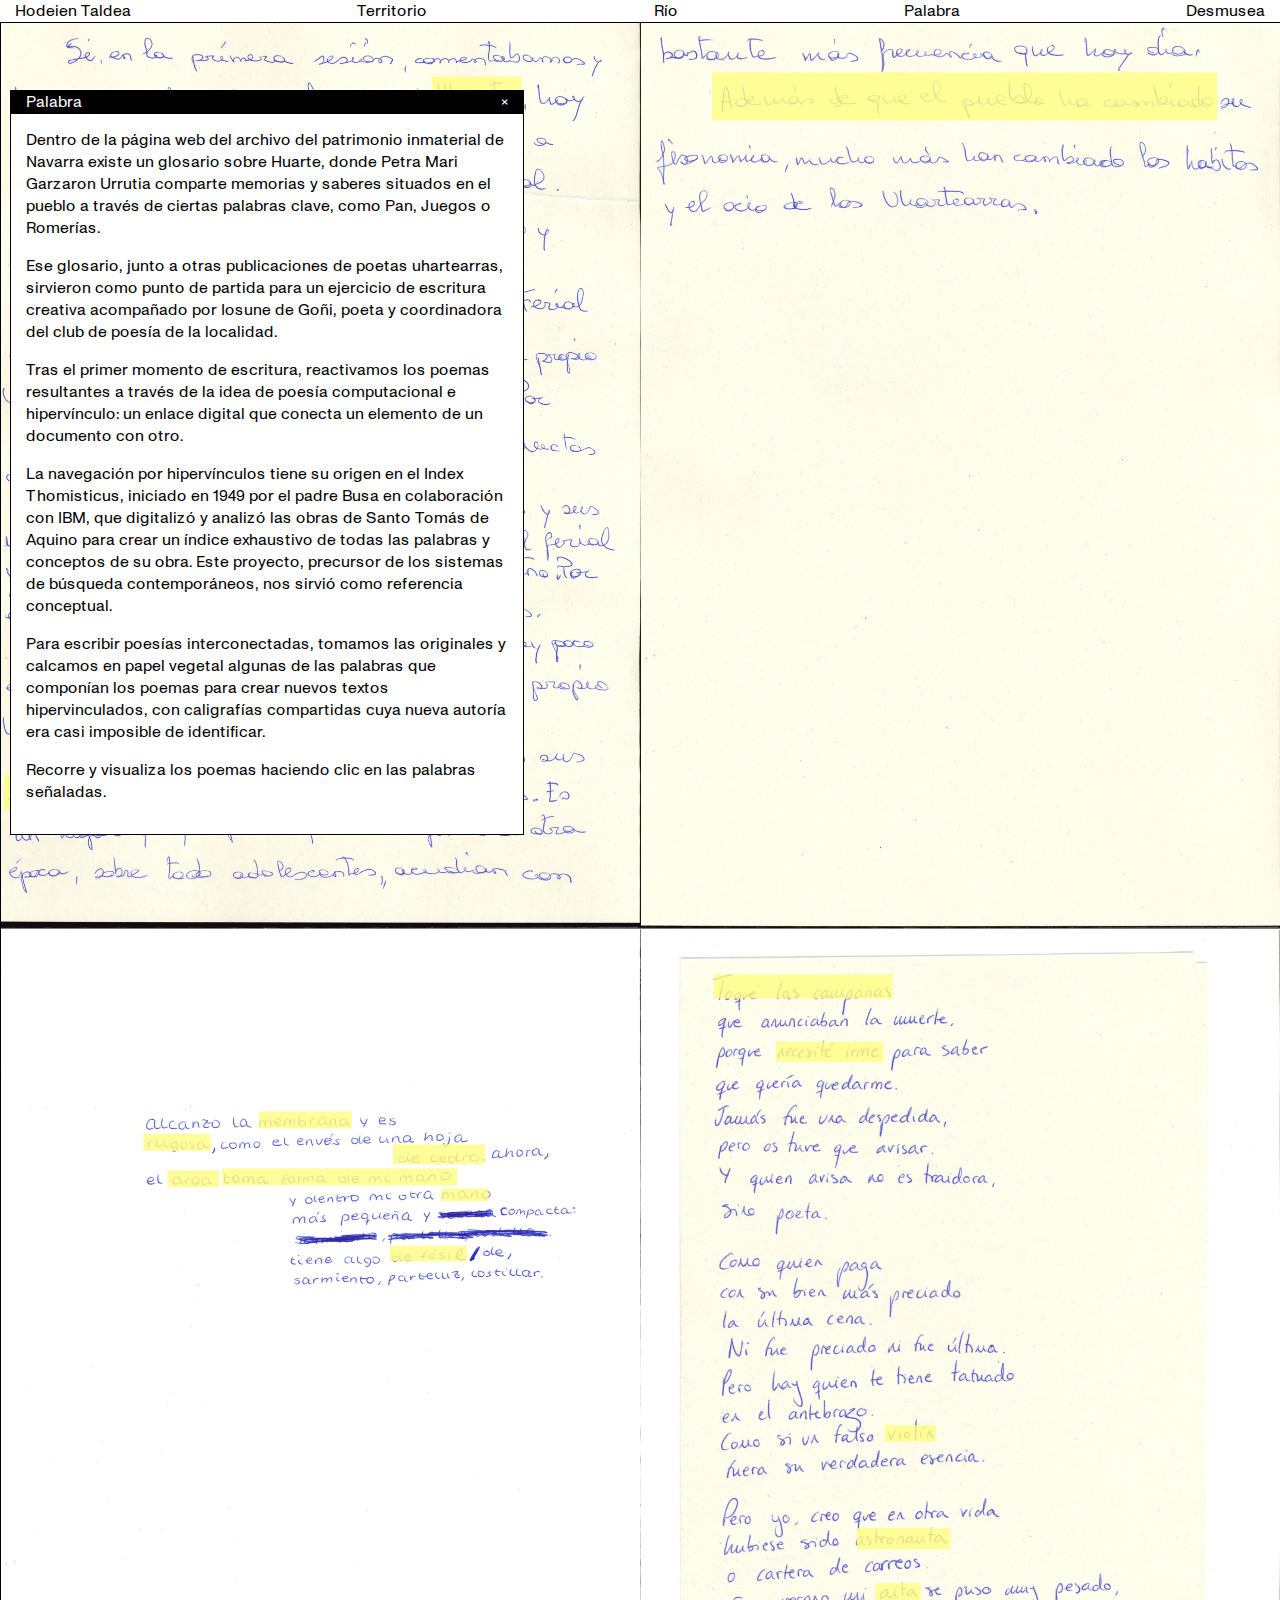
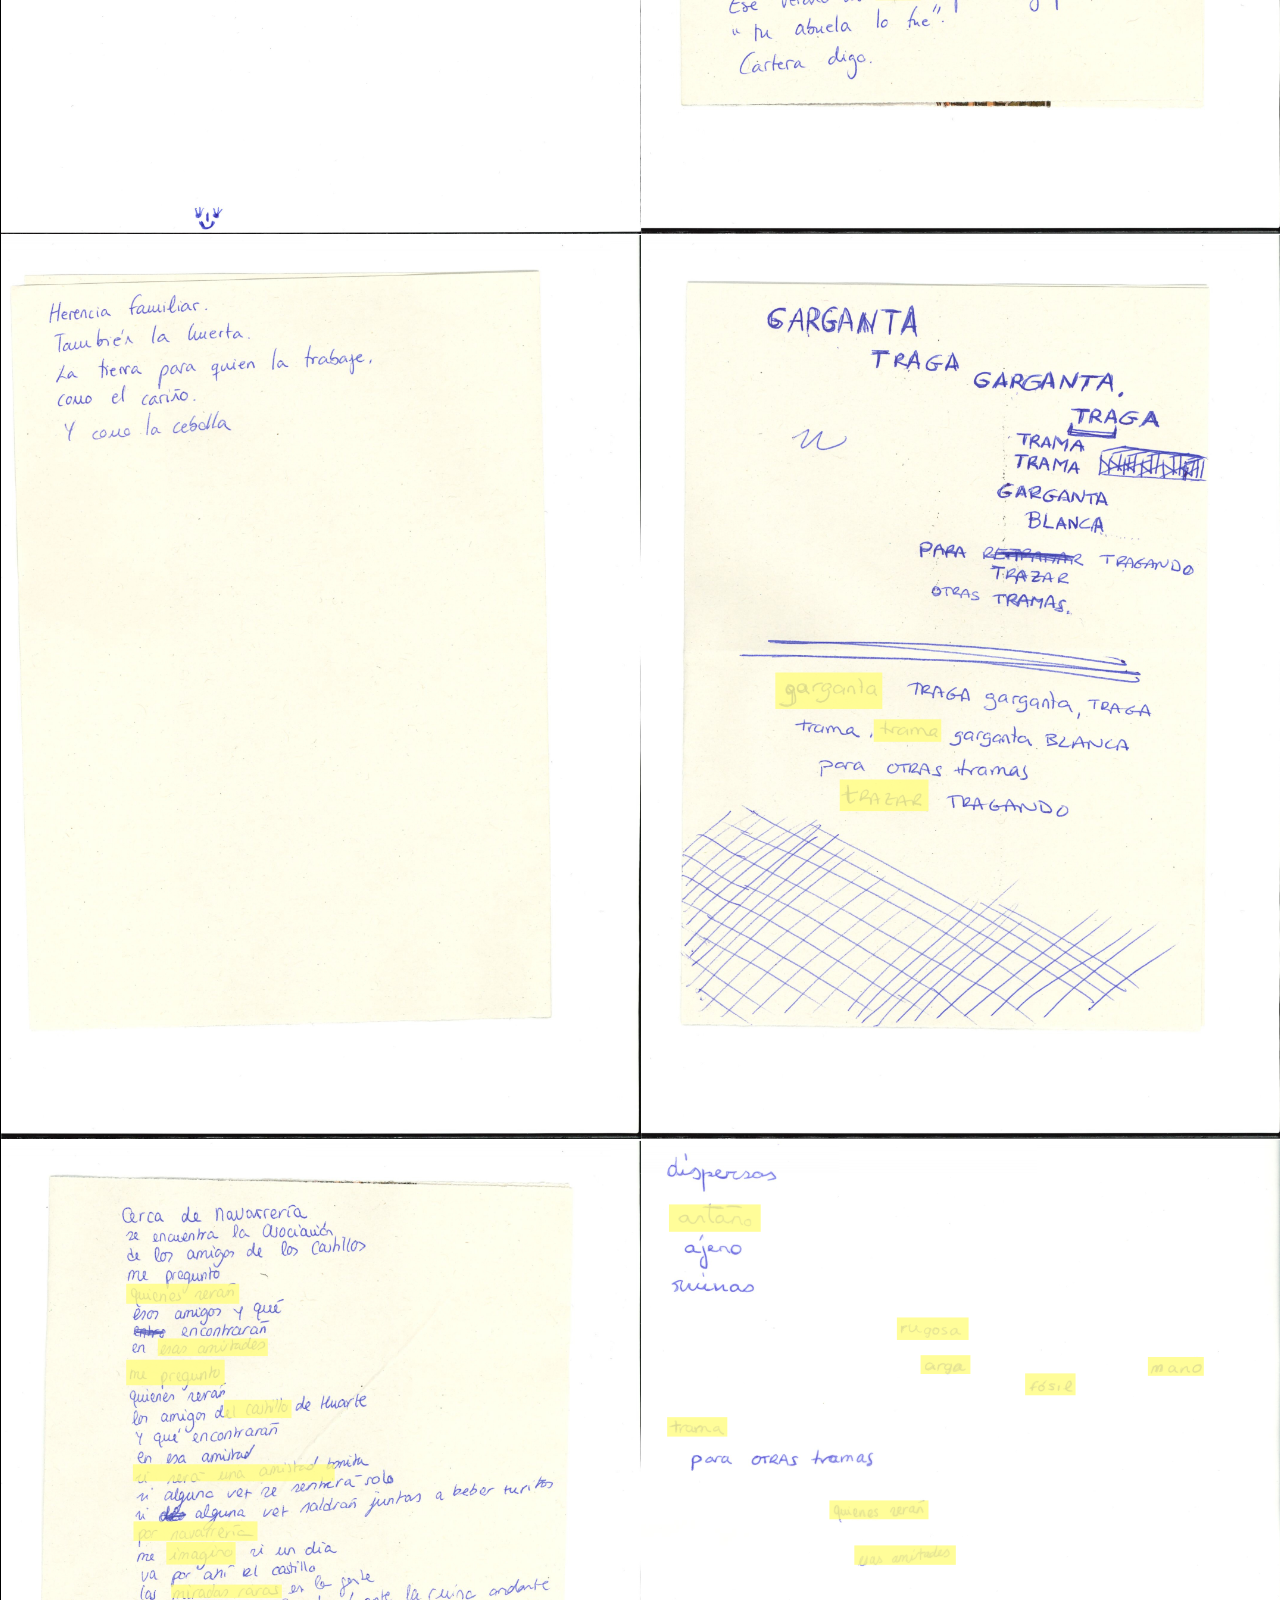
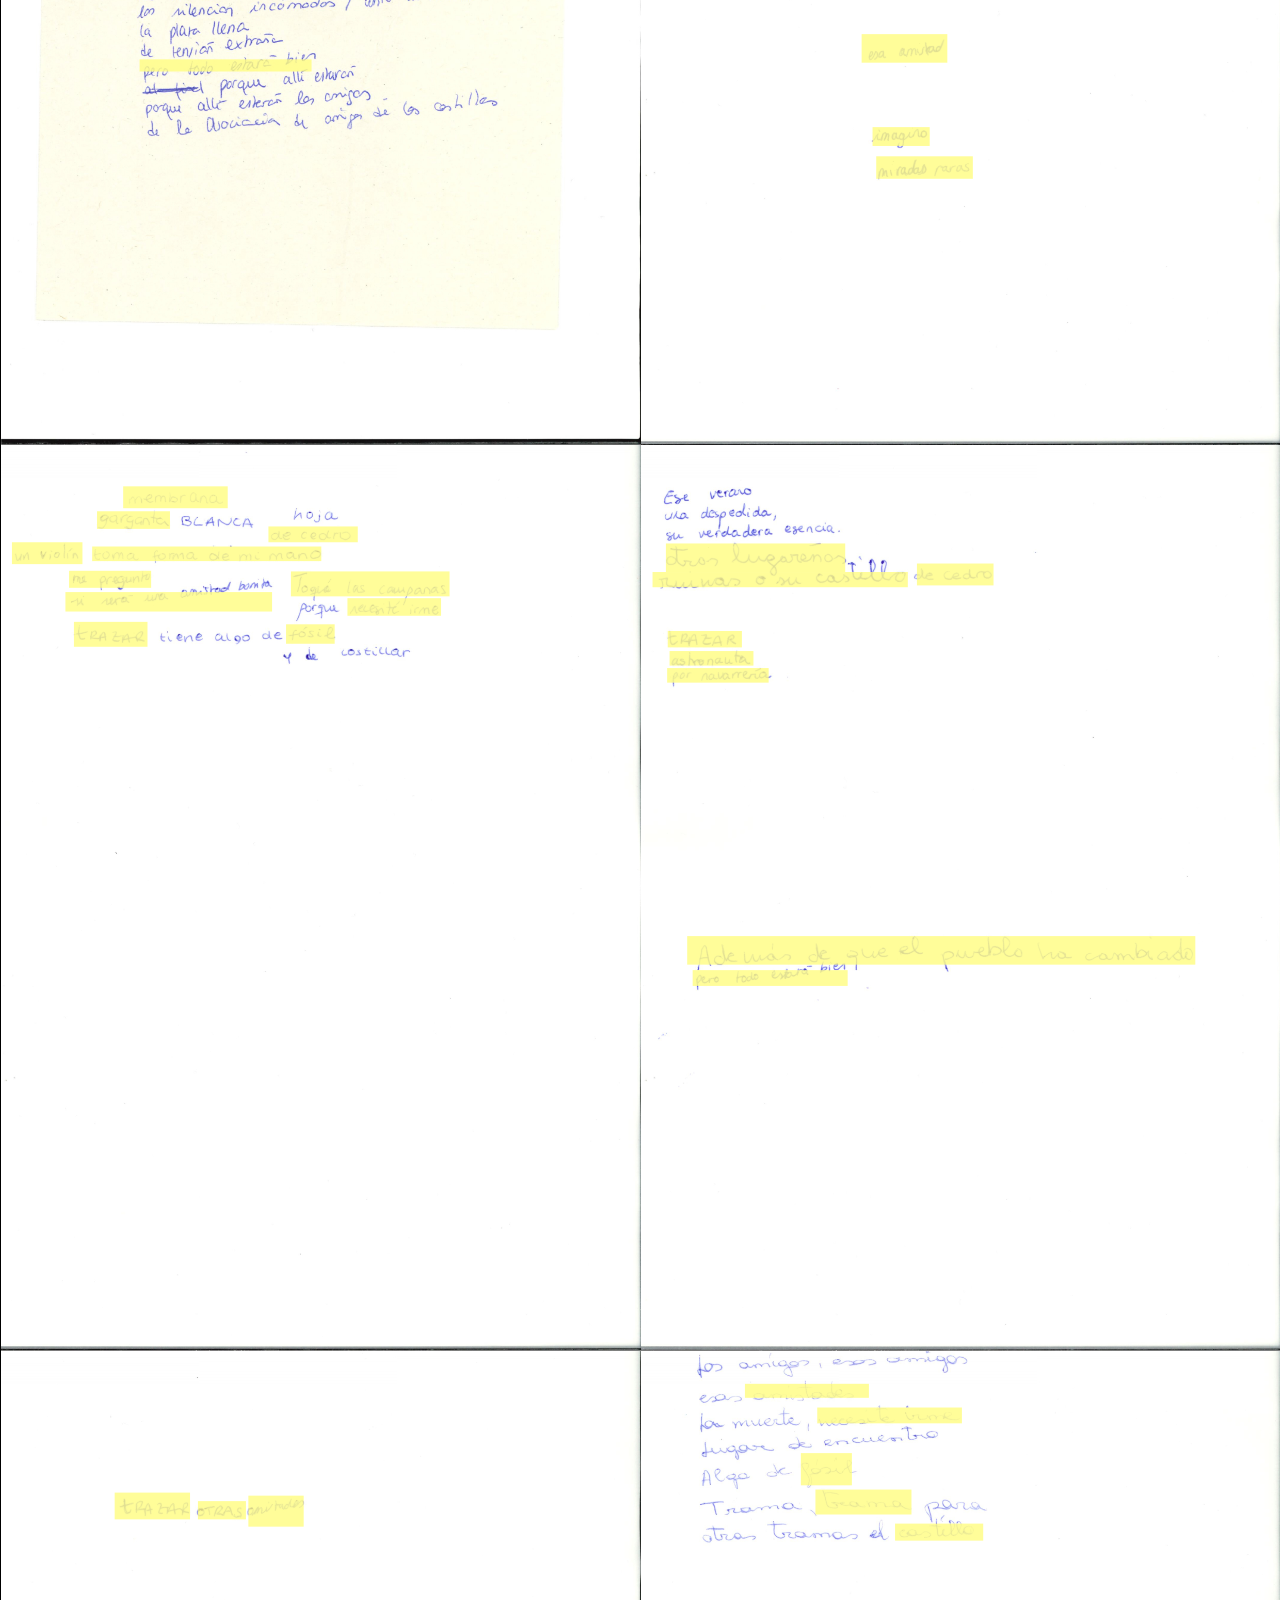
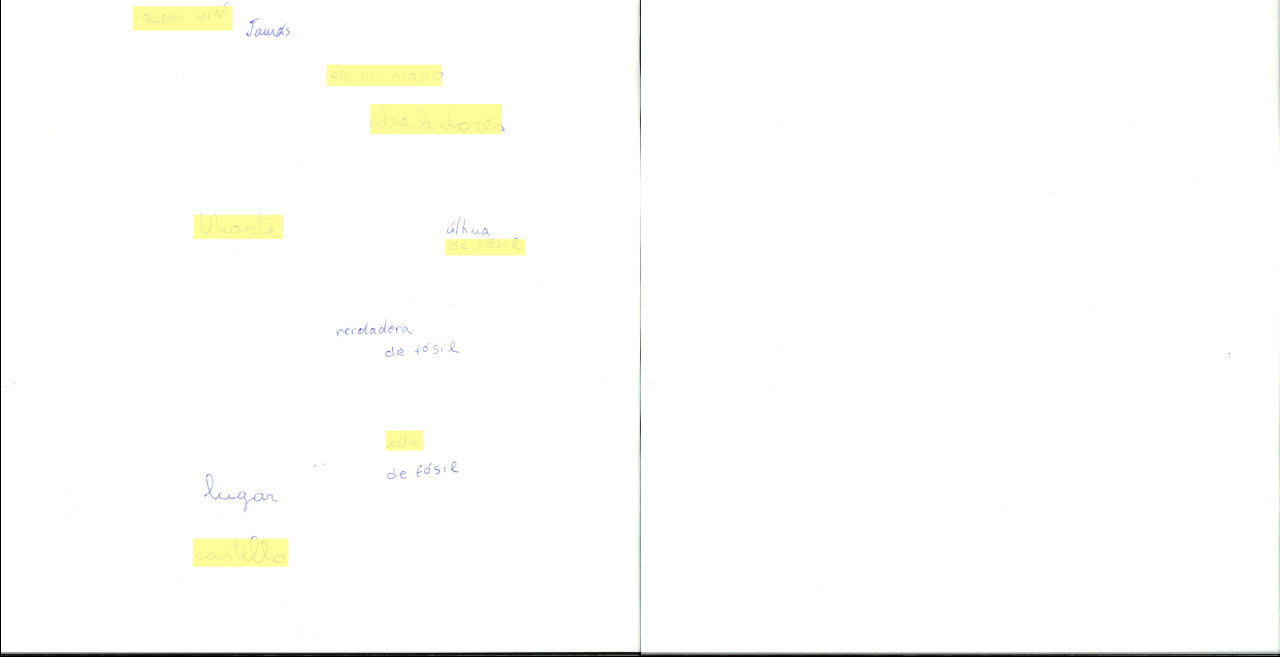
==== commit 97684d0f: "Fix links" ====
--- a/palabra/index.html
+++ b/palabra/index.html
@@ -227,7 +227,7 @@
                                 height="85.7549857549858" data-index="8"></rect>
                         </g>
                     </a>
-                    <a class="image-mapper-shape" xlink:href="#unaamistadbonita2" id="unaamistadbonita1" target="_self"
+                    <a class="image-mapper-shape" xlink:href="#unaamistadbonita1" id="unaamistadbonita2" target="_self"
                         xlink:title="si sera una amistad bonita">
                         <g>
                             <rect x="443.06742640075976" y="1086.229819563153" width="677.8727445394111"
@@ -241,7 +241,7 @@
                                 height="40.83570750237436" data-index="10"></rect>
                         </g>
                     </a>
-                    <a class="image-mapper-shape" xlink:href="#navarreria2" id="navarreia1" target="_self"
+                    <a class="image-mapper-shape" xlink:href="#navarreria2" id="navarreria1" target="_self"
                         xlink:title="por navarreria">
                         <g>
                             <rect x="445.10921177587846" y="1278.1576448243115" width="416.52421652421646"
@@ -261,25 +261,11 @@
                 <svg style="width:100%" xmlns="http://www.w3.org/2000/svg" xmlns:xlink="http://www.w3.org/1999/xlink"
                     viewBox="0 0 2480 3509">
                     <image xlink:href="./img/copias/1.jpg" style="width: 2480px;"></image>
-                    <a class="image-mapper-shape-copy" xlink:href="#dispersos2" id="dispersos1" target="_self"
-                        xlink:title="dispersos">
-                        <g>
-                            <rect x="84.78632478632478" y="58.87939221272555" width="468.6799620132953"
-                                height="122.46913580246914" data-index="1"></rect>
-                        </g>
-                    </a>
                     <a class="image-mapper-shape-copy" xlink:href="#antano1" id="antano2" target="_self"
                         xlink:title="antano">
                         <g>
                             <rect x="108.33808167141501" y="249.64862298195632" width="355.6315289648623"
                                 height="105.98290598290598" data-index="2"></rect>
-                        </g>
-                    </a>
-                    <a class="image-mapper-shape-copy" xlink:href="#ajeno2" id="ajeno1" target="_self"
-                        xlink:title="ajeno">
-                        <g>
-                            <rect x="150.7312440645774" y="367.4074074074074" width="282.6210826210827"
-                                height="124.82431149097818" data-index="3"></rect>
                         </g>
                     </a>
                     <a class="image-mapper-shape-copy" xlink:href="#rugosa2" id="rugosa1" target="_self"
@@ -427,12 +413,6 @@
                                 height="96.56220322886986" data-index="13"></rect>
                         </g>
                     </a>
-                    <a class="image-mapper-shape-copy" xlink:href="#" target="_self" xlink:title="costillar">
-                        <g>
-                            <rect x="1288.2811016144349" y="784.2735042735043" width="306.172839506173"
-                                height="47.103513770180484" data-index="14"></rect>
-                        </g>
-                    </a>
                 </svg>
             </div>
             <div class="grid-item">
@@ -473,7 +453,7 @@
                                 height="56.52421652421651" data-index="7"></rect>
                         </g>
                     </a>
-                    <a class="image-mapper-shape-copy" xlink:href="#navarreria1" id="navarreia2" target="_self"
+                    <a class="image-mapper-shape-copy" xlink:href="#navarreria1" id="navarreria2" target="_self"
                         xlink:title="por navarreria">
                         <g>
                             <rect x="101.27255460588793" y="864.349477682811" width="393.31433998100664"
@@ -556,12 +536,6 @@
                         <g>
                             <rect x="1490.8262108262109" y="2633.0864197530864" width="146.02089268755935"
                                 height="77.72079772079769" data-index="11"></rect>
-                        </g>
-                    </a>
-                    <a class="image-mapper-shape-copy" xlink:href="#lugar2" id="lugar1" target="_self" xlink:title="lugar">
-                        <g>
-                            <rect x="765.4320987654321" y="2812.0797720797723" width="317.948717948718"
-                                height="110.69325735992379" data-index="12"></rect>
                         </g>
                     </a>
                     <a class="image-mapper-shape-copy" xlink:href="#castillo3" id="castillo2" target="_self"
--- a/style.css
+++ b/style.css
@@ -186,8 +186,8 @@
 
 .grid-container {
   display: grid;
-  grid-template-columns: repeat(3, 1fr);
-  grid-template-rows: repeat(4, 1fr);
+  grid-template-columns: repeat(2, 1fr);
+  grid-template-rows: repeat(5, 1fr);
   gap: 0;
   width: 100vw;
   border: 1px solid black;
@@ -334,7 +334,7 @@
   animation: blink 3s ease-in-out 5;
 }
 
-@media (max-width: 1281px) {
+@media (max-width: 768px) {
   canvas {
     display: none;
   }
@@ -361,10 +361,20 @@
     margin: 0;
   }
   .modal {
-    width: 100%;
+    width: 80%;
+    max-height: 80%;
+    left: 20px;
+  }
+  .modal-body {
+    max-height: 100%;
+    overflow: scroll;
   }
 
   .images-wrapper {
     justify-content: left;
   }
-}
+  .grid-container {
+    grid-template-columns: repeat(1, 1fr);
+    grid-template-rows: auto;
+  }
+}
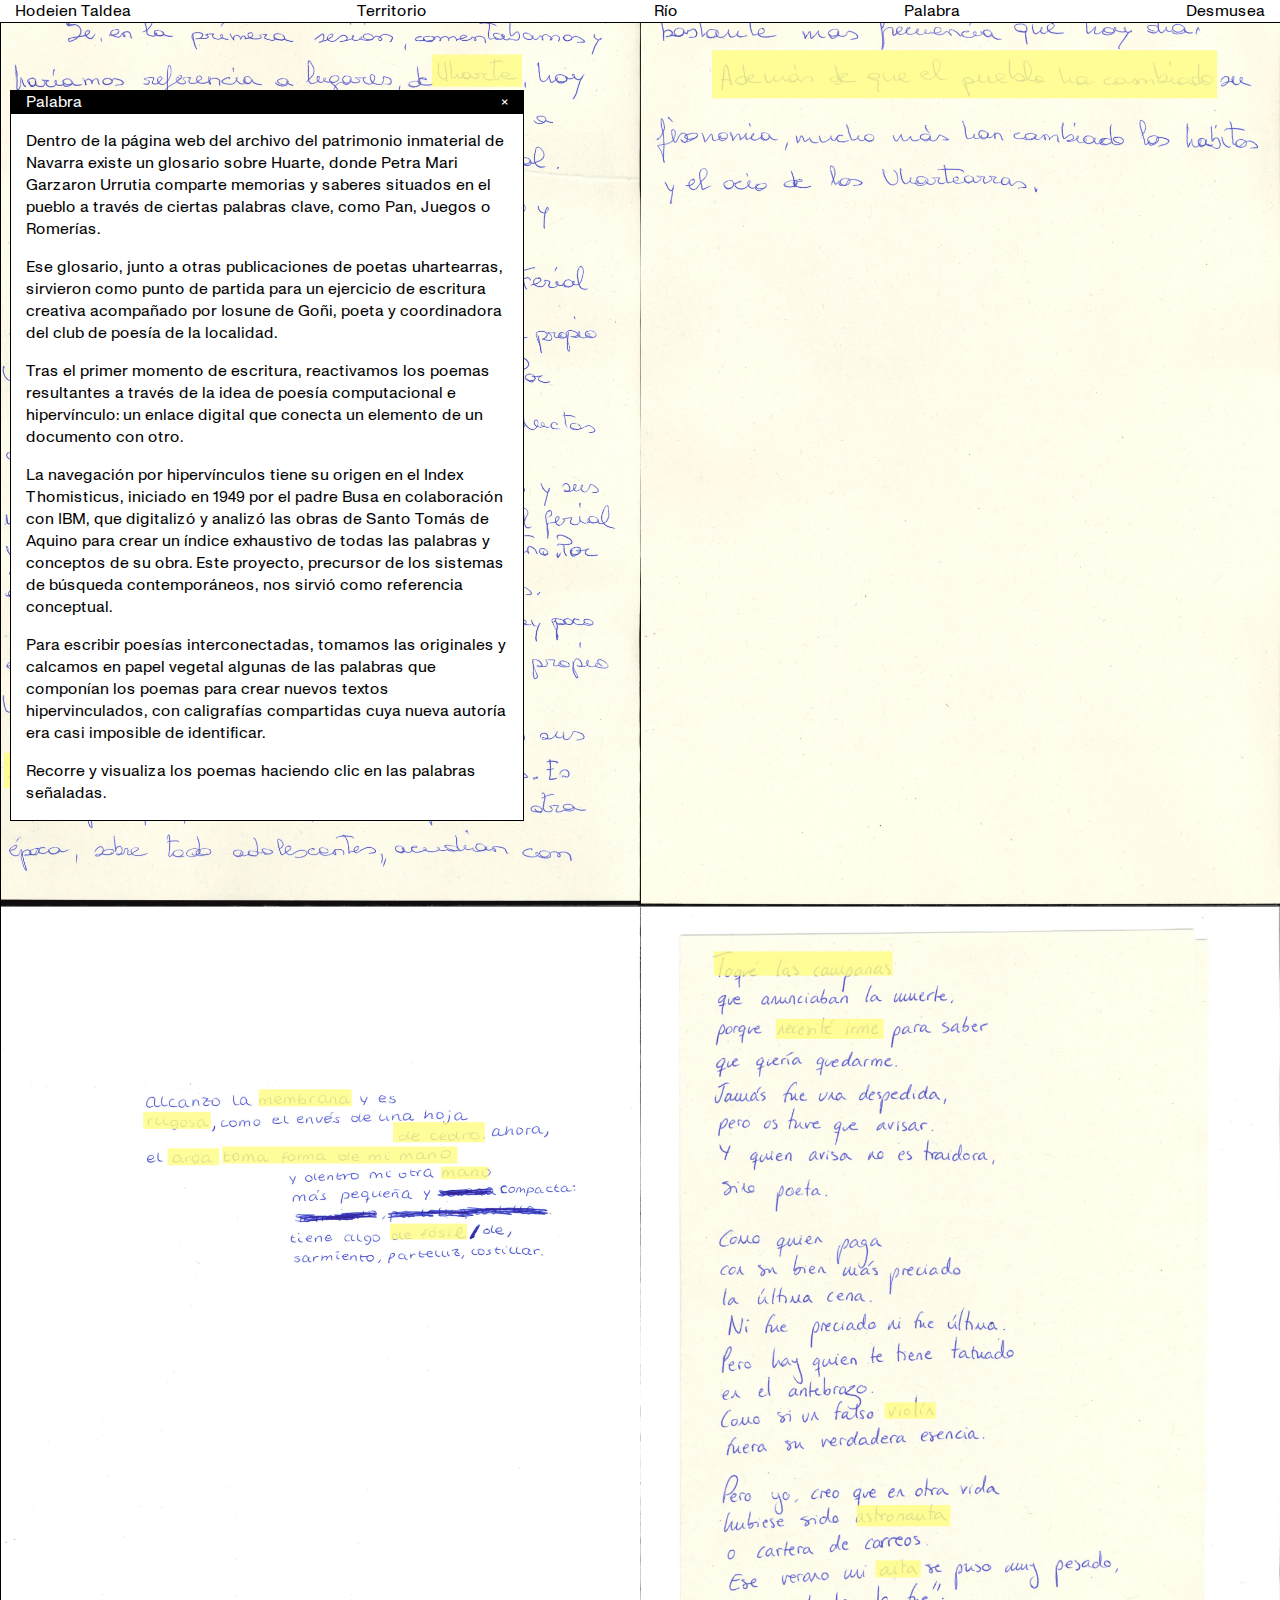
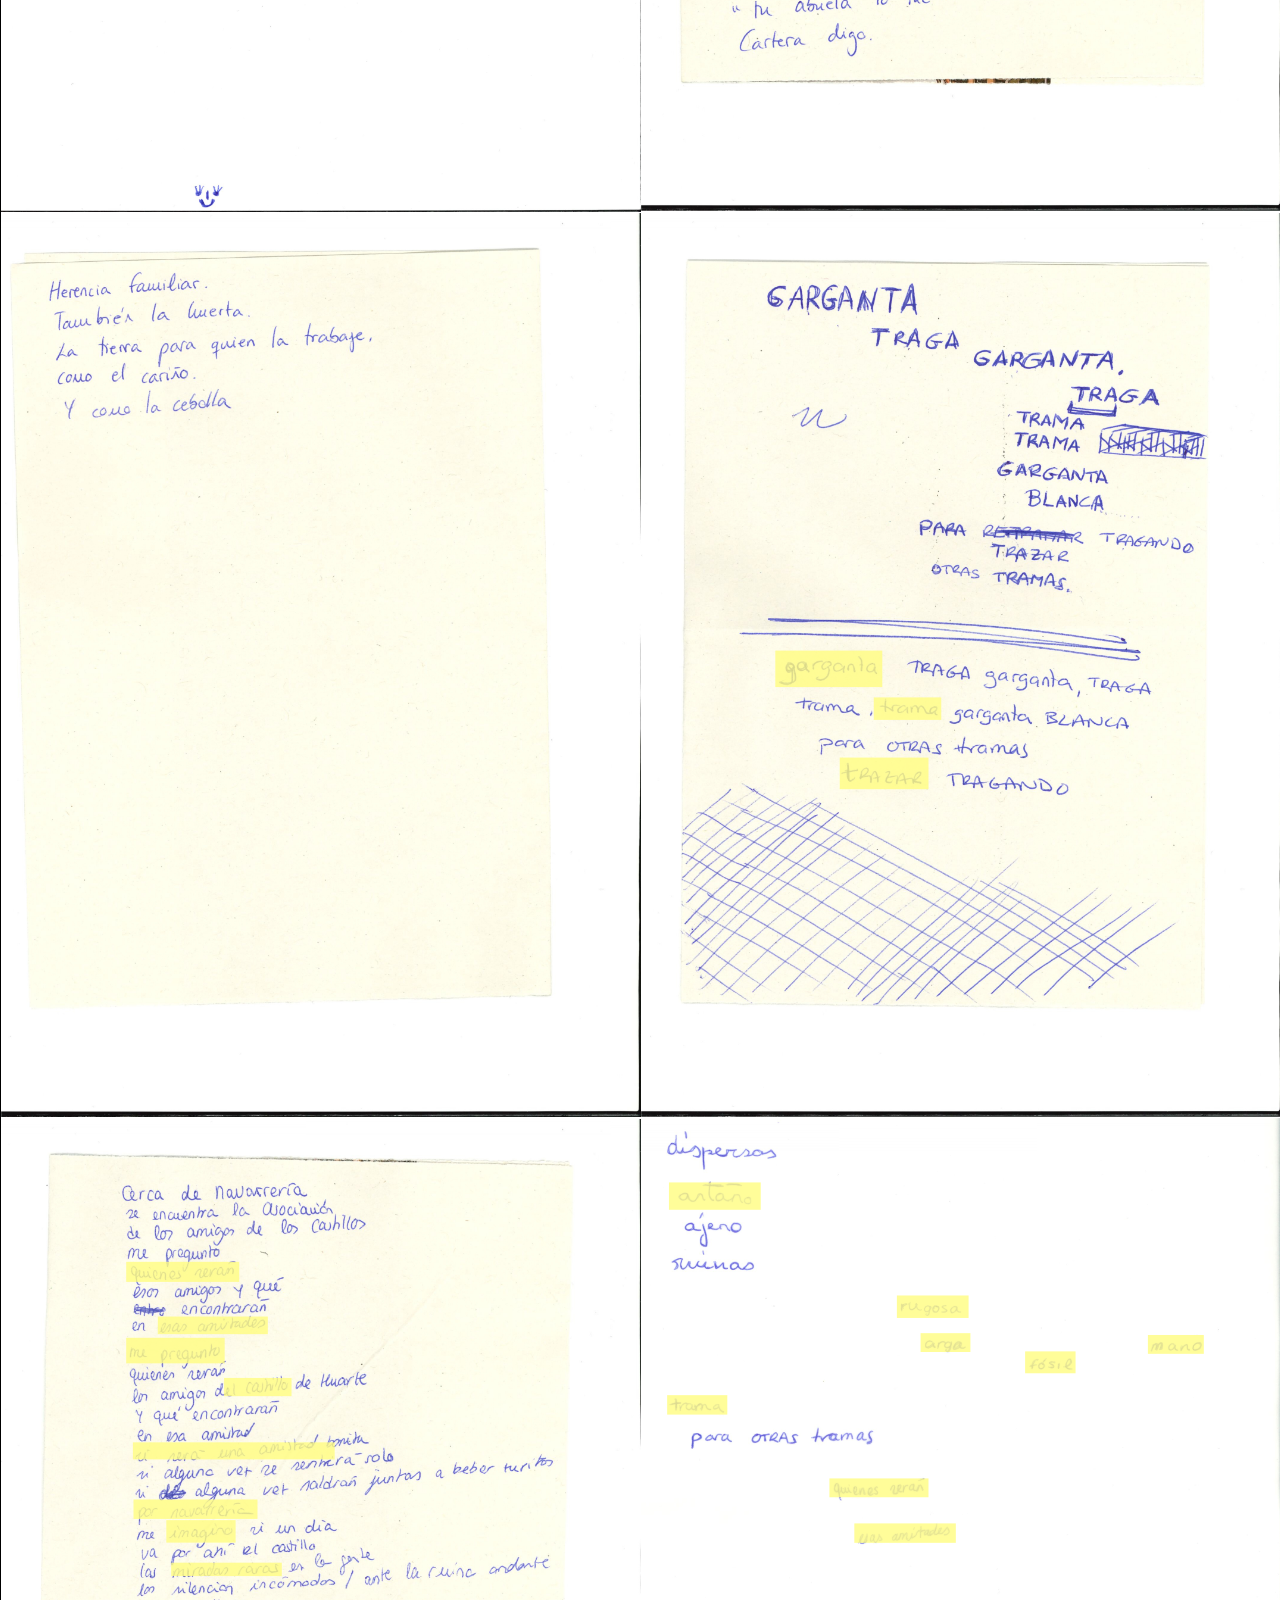
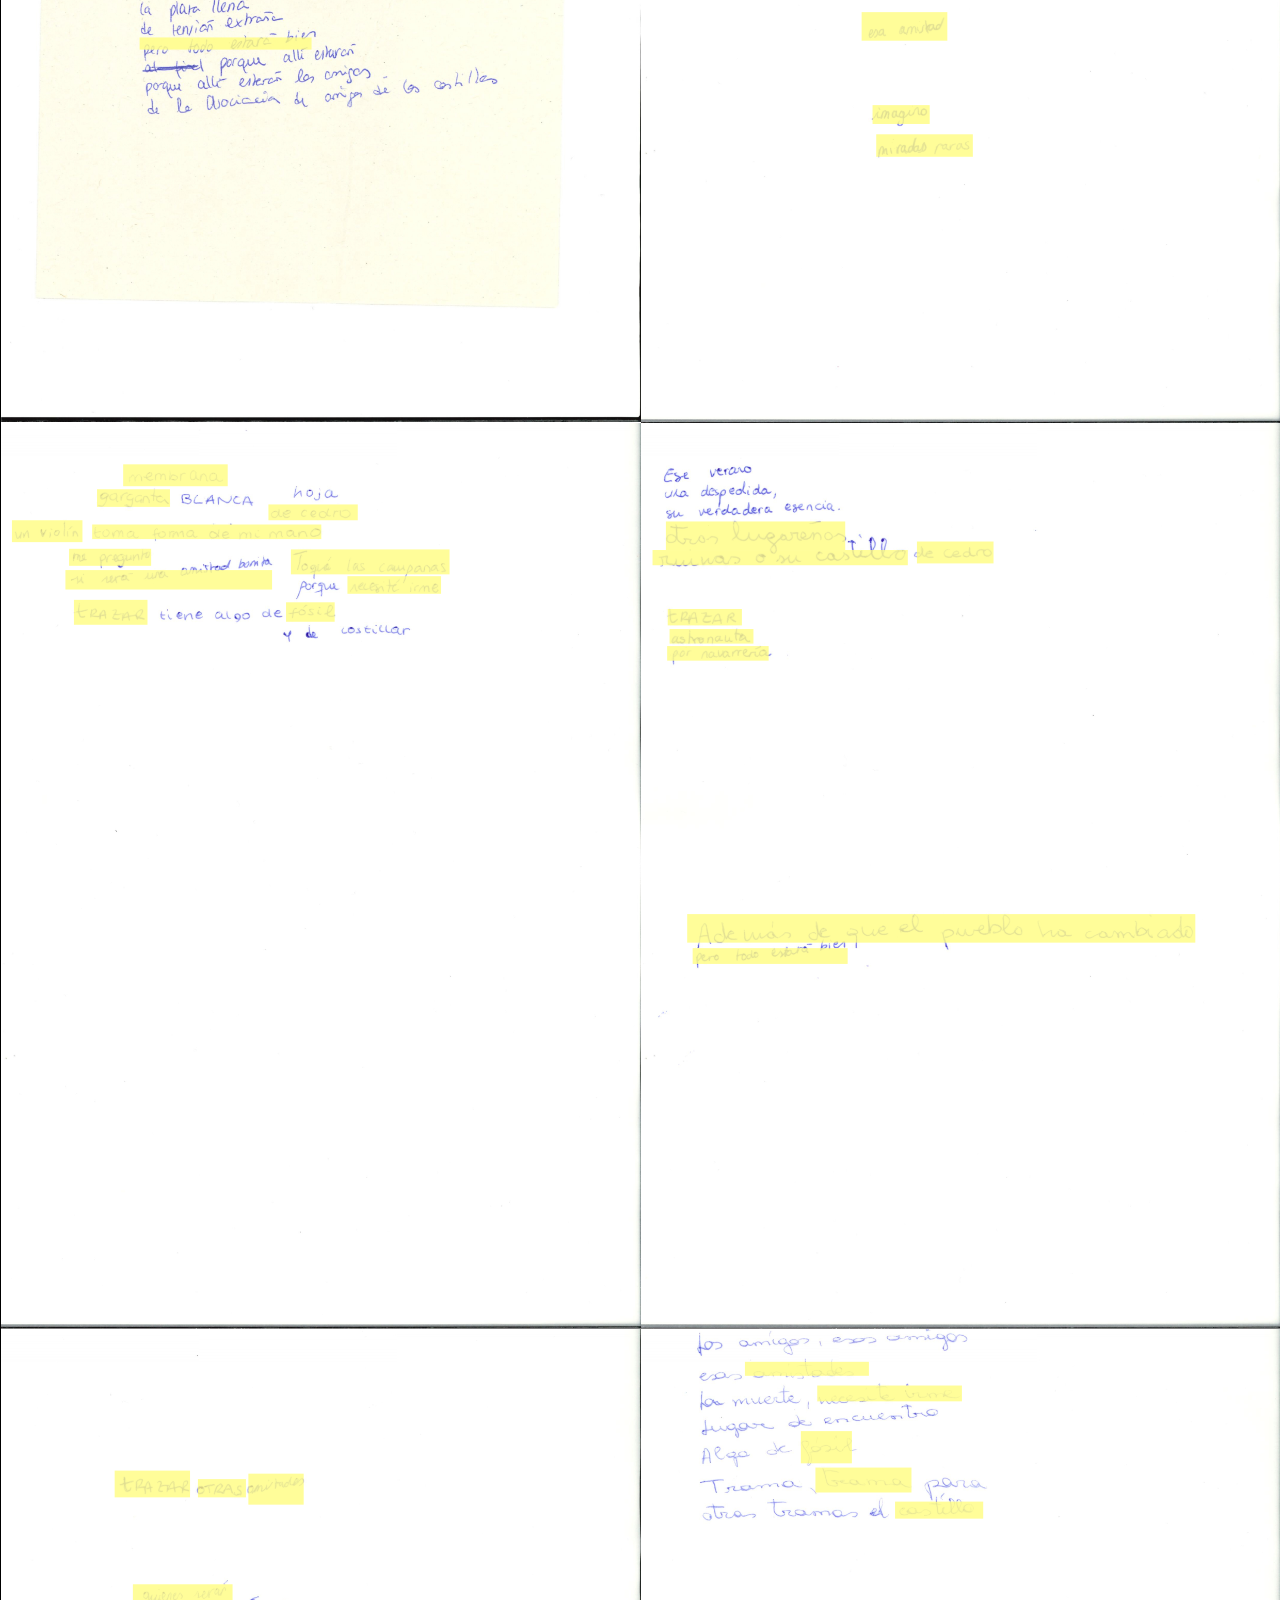
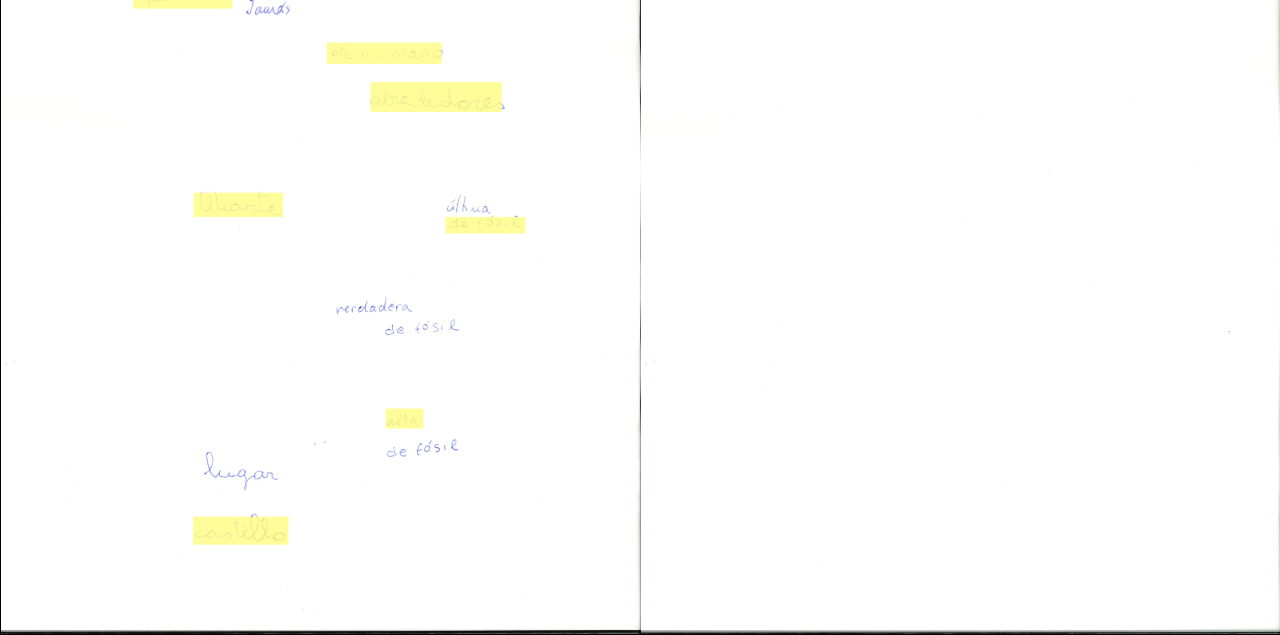
==== commit 24f39d36: "Update styles" ====
--- a/palabra/index.html
+++ b/palabra/index.html
@@ -19,7 +19,7 @@
                 <li><a href="https://desmusea.com/" target="_blank">Desmusea</a></li>
             </ul>
         </nav>
-        <div class="linea-header"></div>
+        <div class="header-line"></div>
     </header>
     <main>
         <div class="grid-container">
--- a/style.css
+++ b/style.css
@@ -25,6 +25,8 @@
   margin: 0;
   padding: 0;
   color: #000;
+  display: flex;
+  height: 100vh;
 }
 
 header {
@@ -55,26 +57,17 @@
   color: #555;
 }
 
-.linea-header {
+.header-line {
   width: 100%;
   height: 1px;
   background-color: #000;
 }
 
-main {
-  padding-top: 22px;
-}
-
-p {
-  margin-top: 0;
-}
-.contenedor {
-  display: flex;
-  height: calc(100vh - 22px);
-  overflow: hidden;
-}
-
-.izquierda {
+.container {
+  display: flex;
+}
+
+.left {
   width: 50%;
   background-color: #fff;
   display: flex;
@@ -85,14 +78,12 @@
   justify-content: space-between;
 }
 
-#mitad-izquierda {
+.left {
   position: relative;
   width: 50%;
-  height: calc(100vh - 22px);
-  overflow: hidden;
-}
-
-#mitad-izquierda canvas {
+}
+
+.left canvas {
   position: absolute;
   top: 0;
   left: 0;
@@ -101,8 +92,7 @@
   height: 100%;
 }
 
-.images-wrapper,
-#mitad-izquierda p {
+.left p {
   position: relative;
   z-index: 2;
   pointer-events: none;
@@ -123,35 +113,37 @@
   max-height: fit-content;
 }
 
-.izquierda p {
-  color: #000;
-}
-
-.linea-vertical {
+.vertical-line {
   width: 1px;
   background-color: #000;
-  height: 100%;
-}
-
-.derecha {
+  height: 100vh;
+}
+
+.right {
   width: 50%;
   padding: 15px;
-  overflow-y: hidden;
-  display: flex;
-}
+  display: flex;
+}
+
 .logo-wrapper {
   display: flex;
-  align-items: center;
+  align-items: flex-end;
   justify-content: space-between;
 }
-#mitad-izquierda p.logo-text {
+
+p.logo-text {
   font-size: 12px;
   margin: 0;
 }
+
 .logo {
   width: 60px;
   position: relative;
   z-index: 9;
+}
+
+.logo-wrapper-mobile {
+  display: none;
 }
 
 .button-list-container {
@@ -197,18 +189,12 @@
   display: flex;
   justify-content: center;
   align-items: center;
-  overflow: hidden;
 }
 
 .grid-item img {
   max-width: 100%;
   max-height: 100%;
   object-fit: cover;
-}
-
-svg {
-  width: 100%;
-  height: 100%;
 }
 
 .modal {
@@ -238,7 +224,7 @@
 }
 
 .modal-body {
-  padding: 15px;
+  padding: 0 15px;
 }
 
 #close-btn {
@@ -314,67 +300,92 @@
 
 @keyframes blink {
   0% {
-    fill: rgba(255, 252, 127, 0.8);
+    fill: rgba(233, 30, 30, 0.3);
   }
   25% {
-    fill: rgba(255, 252, 127, 0);
+    fill: rgba(233, 30, 30, 0);
   }
   50% {
-    fill: rgba(255, 252, 127, 0.8);
+    fill: rgba(233, 30, 30, 0.3);
   }
   75% {
-    fill: rgba(255, 252, 127, 0);
+    fill: rgba(233, 30, 30, 0);
   }
   100% {
-    fill: rgba(255, 252, 127, 0.8);
+    fill: rgba(233, 30, 30, 0.3);
   }
 }
 
 .blink {
-  animation: blink 3s ease-in-out 5;
+  animation: blink 2s ease-in-out;
 }
 
 @media (max-width: 768px) {
+  header nav ul li a {
+    font-size: 28px;
+  }
   canvas {
     display: none;
   }
 
-  .contenedor {
-    flex-direction: column;
-    height: 100%;
-  }
-
-  .izquierda,
-  .derecha {
-    width: 100%;
-    padding: 12px;
-  }
-
-  #mitad-izquierda {
-    width: 100%;
-    padding: 12px;
-    height: calc(100vh - 22px);
-    overflow: auto;
-  }
-
-  header nav ul li {
-    margin: 0;
-  }
   .modal {
     width: 80%;
     max-height: 80%;
     left: 20px;
   }
+
+  .modal-header span,
+  .modal-body p,
+  .modal-body p a,
+  #close-btn {
+    font-size: 32px;
+  }
+
   .modal-body {
     max-height: 100%;
     overflow: scroll;
   }
 
-  .images-wrapper {
-    justify-content: left;
-  }
   .grid-container {
     grid-template-columns: repeat(1, 1fr);
     grid-template-rows: auto;
   }
-}
+
+  .container {
+    flex-direction: column;
+  }
+
+  .vertical-line {
+    display: none;
+  }
+
+  .left,
+  .right {
+    width: auto;
+  }
+
+  .left p {
+    font-size: 32px;
+  }
+
+  .right {
+    display: flex;
+    flex-direction: column;
+    flex-grow: 1;
+  }
+
+  .logo-wrapper-mobile {
+    display: flex;
+    width: 100%;
+    justify-content: space-between;
+    align-items: flex-end;
+  }
+
+  .logo-wrapper {
+    display: none;
+  }
+
+  .images-wrapper {
+    margin-bottom: 12px;
+  }
+}
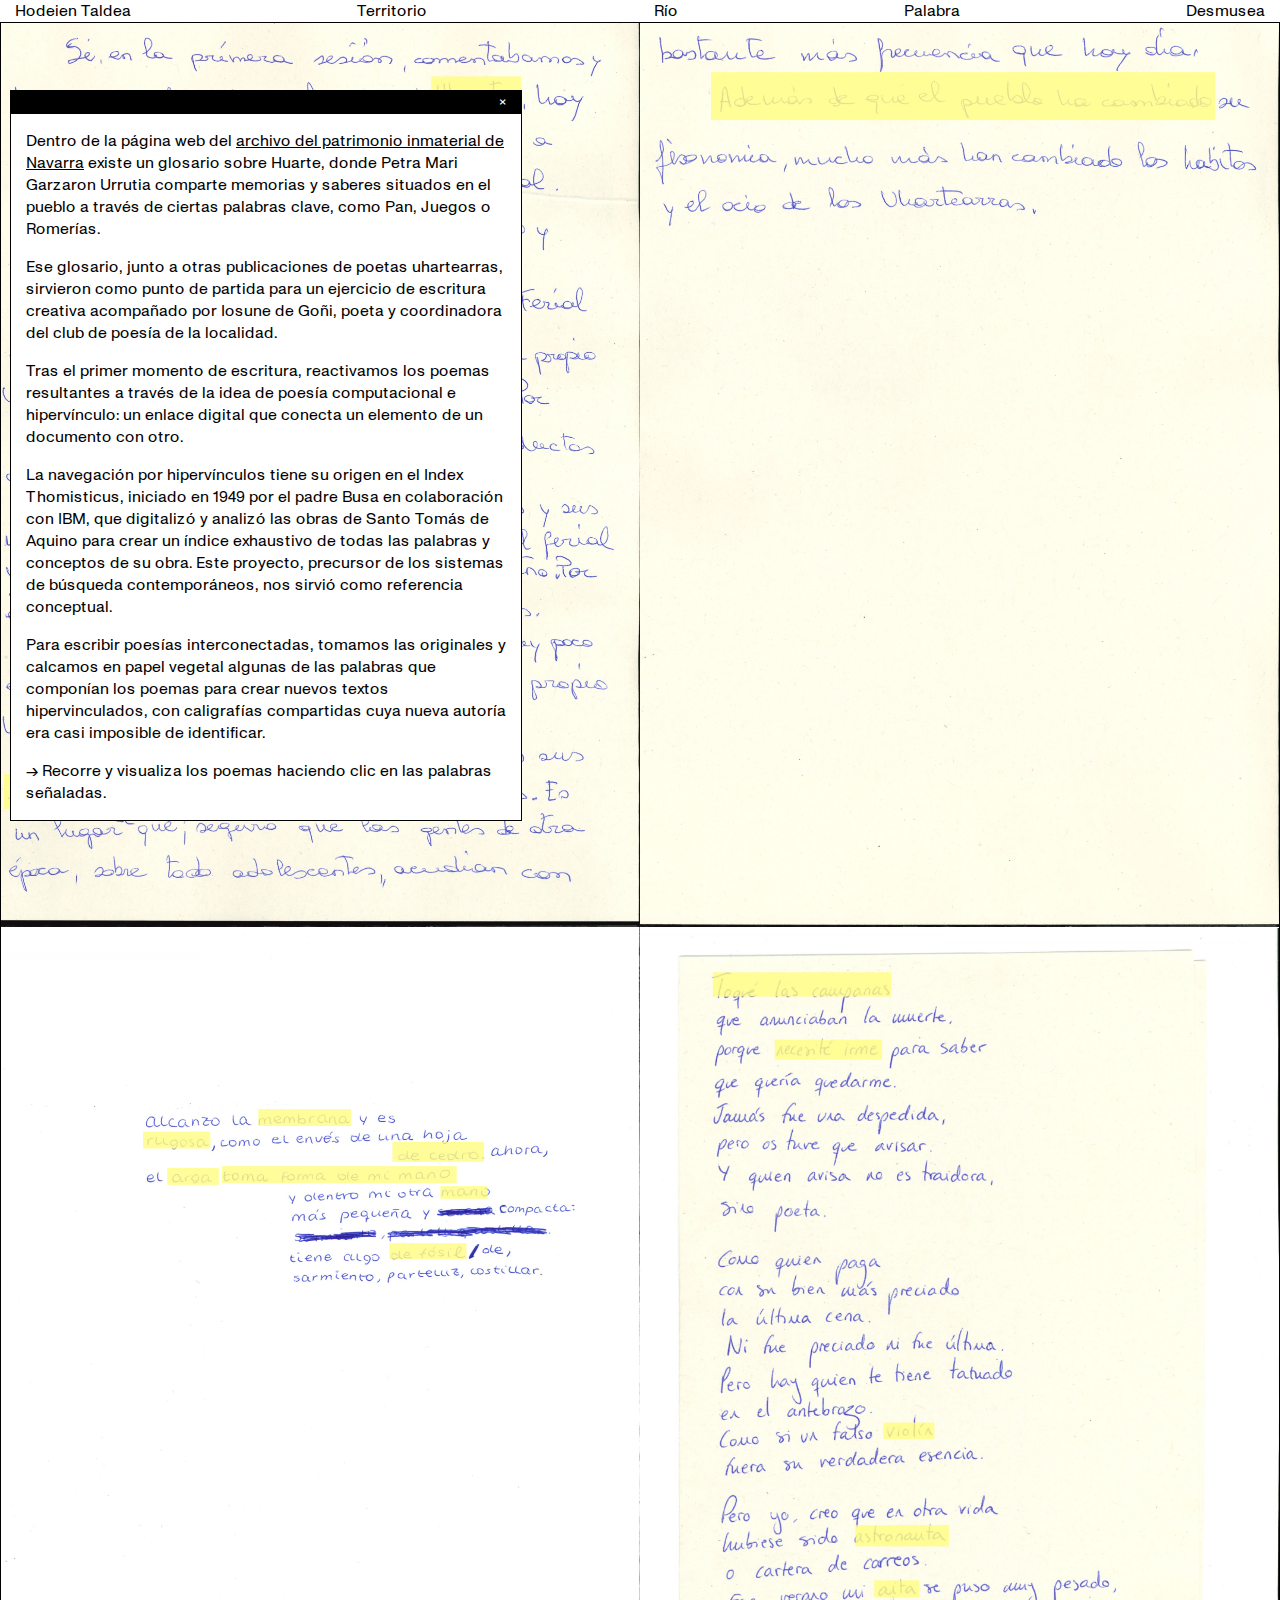
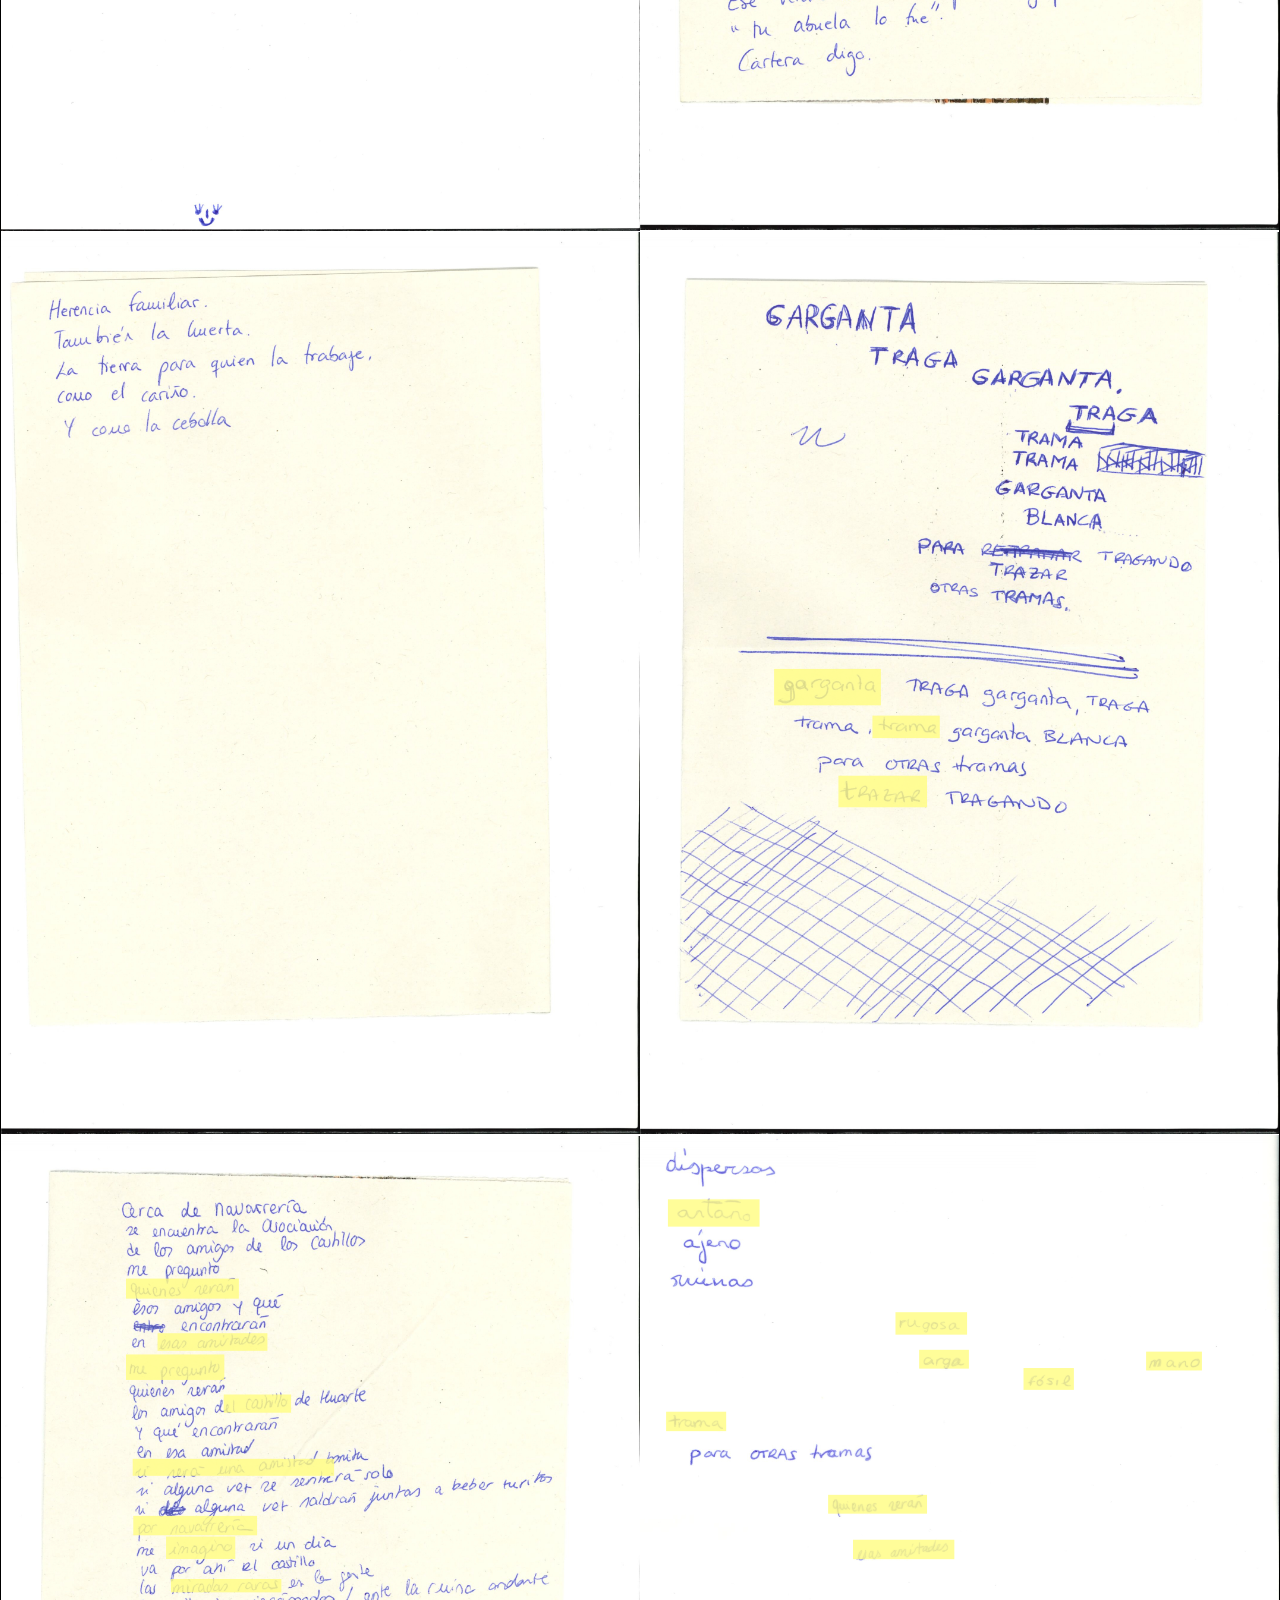
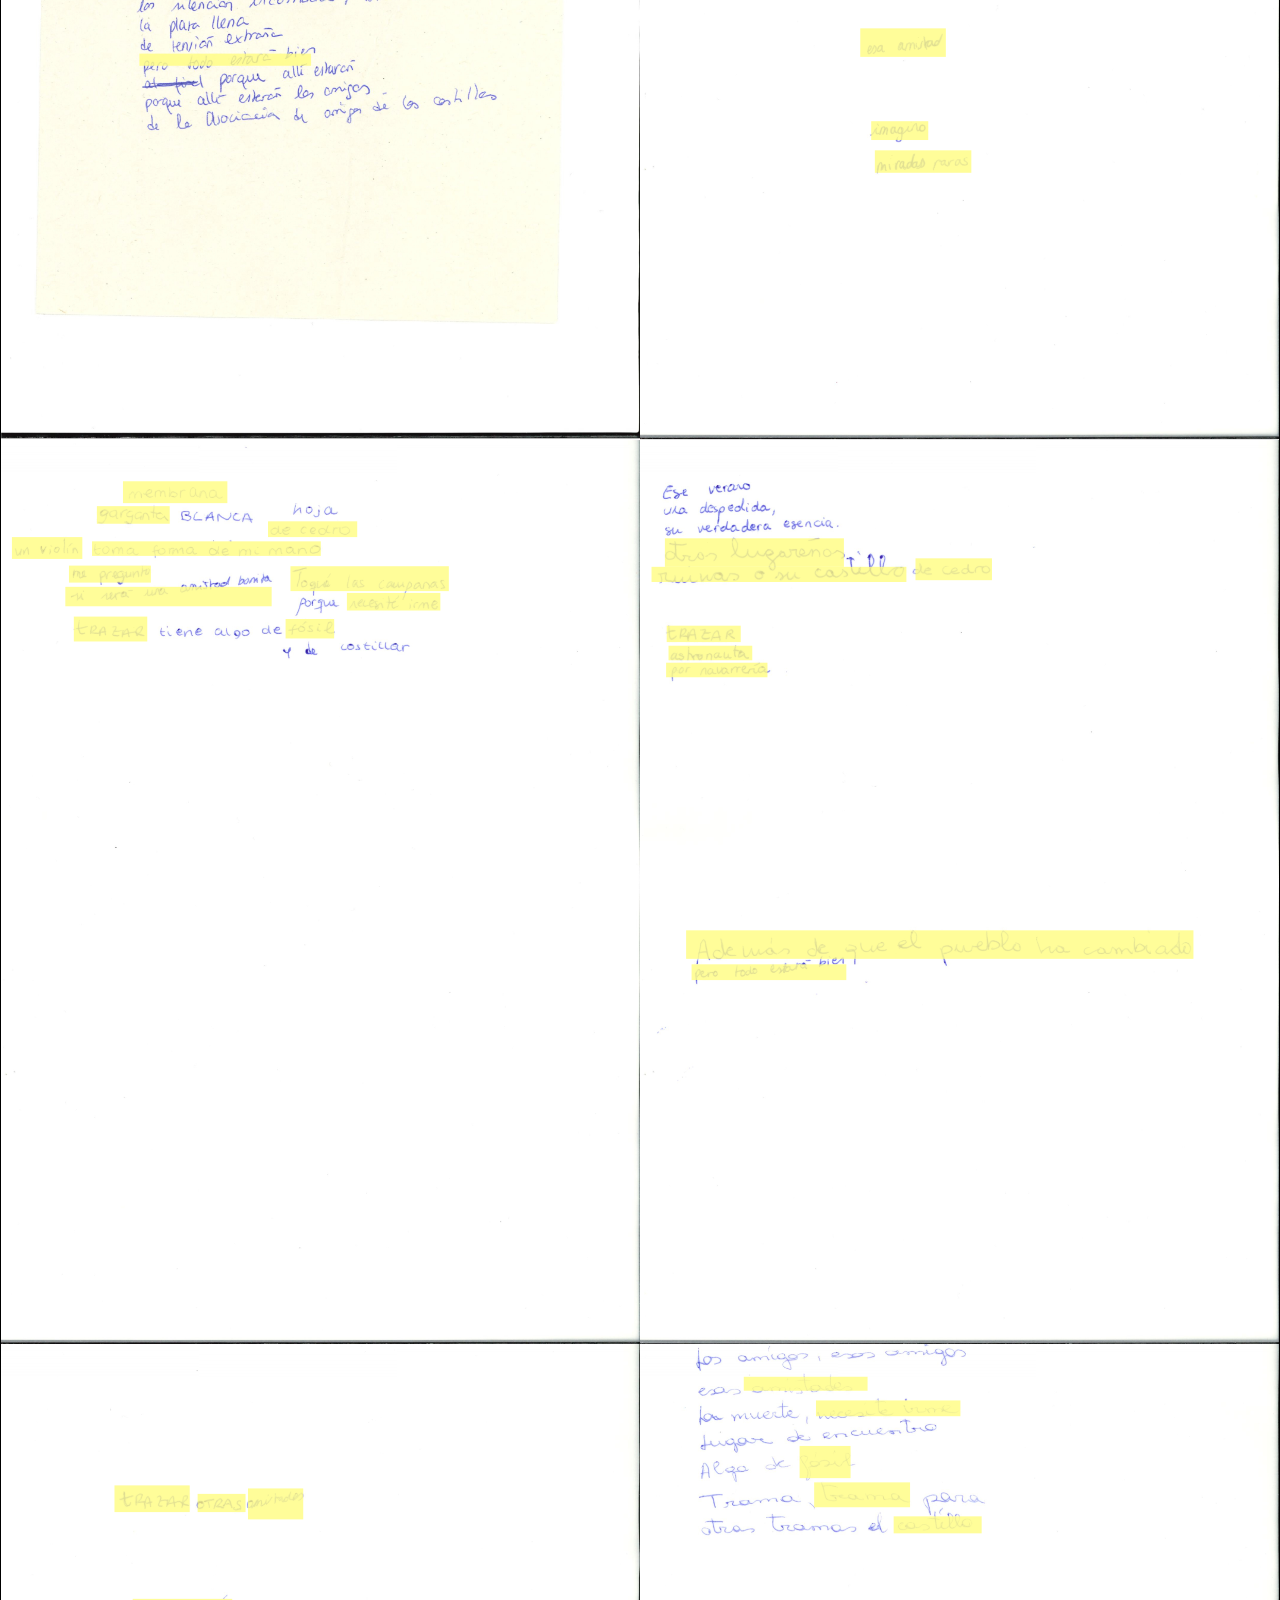
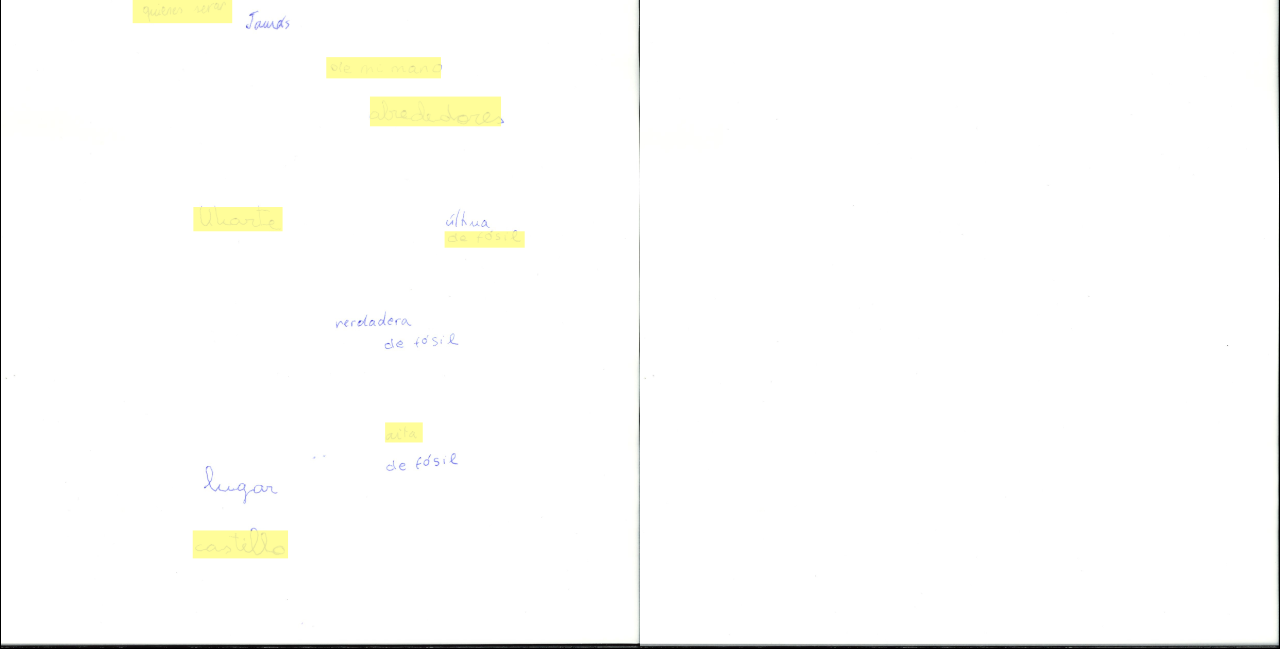
==== commit 214a73ce: "Update texts" ====
--- a/palabra/index.html
+++ b/palabra/index.html
@@ -82,25 +82,29 @@
                                 height="65.94491927825254" data-index="2"></rect>
                         </g>
                     </a>
-                    <a class="image-mapper-shape" xlink:href="#membrana1" id="membrana2" target="_self" xlink:title="membrana">
+                    <a class="image-mapper-shape" xlink:href="#membrana1" id="membrana2" target="_self"
+                        xlink:title="membrana">
                         <g>
                             <rect x="998.5944919278253" y="706.5527065527066" width="360.34188034188026"
                                 height="65.94491927825254" data-index="1"></rect>
                         </g>
                     </a>
-                    <a class="image-mapper-shape" xlink:href="#cedro1" id="cedro3" target="_self" xlink:title="de cedro">
+                    <a class="image-mapper-shape" xlink:href="#cedro1" id="cedro3" target="_self"
+                        xlink:title="de cedro">
                         <g>
                             <rect x="1519.0883190883192" y="833.7321937321938" width="355.6315289648621"
                                 height="77.72079772079769" data-index="3"></rect>
                         </g>
                     </a>
-                    <a class="image-mapper-shape" xlink:href="#fosil2" id="fosil1" target="_self" xlink:title="de fosil">
+                    <a class="image-mapper-shape" xlink:href="#fosil2" id="fosil1" target="_self"
+                        xlink:title="de fosil">
                         <g>
                             <rect x="1507.312440645774" y="1227.0465337132005" width="299.10731244064596"
                                 height="61.23456790123441" data-index="4"></rect>
                         </g>
                     </a>
-                    <a class="image-mapper-shape" xlink:href="#tomaforma2" id="tomaforma1" target="_self" xlink:title="toma forma de mi mano">
+                    <a class="image-mapper-shape" xlink:href="#tomaforma2" id="tomaforma1" target="_self"
+                        xlink:title="toma forma de mi mano">
                         <g>
                             <rect x="857.2839506172838" y="927.9392212725546" width="911.4529914529915"
                                 height="65.94491927825266" data-index="5"></rect>
@@ -138,20 +142,23 @@
                                 height="57.16999050332379" data-index="3"></rect>
                         </g>
                     </a>
-                    <a class="image-mapper-shape" xlink:href="#necesiteirme2" id="necesiteirme1" target="_self" xlink:title="necesite irme">
+                    <a class="image-mapper-shape" xlink:href="#necesiteirme2" id="necesiteirme1" target="_self"
+                        xlink:title="necesite irme">
                         <g>
                             <rect x="453.2763532763533" y="375.6885090218424" width="361.3960113960114"
                                 height="67.37891737891738" data-index="4"></rect>
                         </g>
                     </a>
-                    <a class="image-mapper-shape" xlink:href="#toquelascampanas2" id="toquelascampanas1" target="_self" xlink:title="toque las campanas">
+                    <a class="image-mapper-shape" xlink:href="#toquelascampanas2" id="toquelascampanas1" target="_self"
+                        xlink:title="toque las campanas">
                         <g>
                             <rect x="245.014245014245" y="149.0503323836657" width="600.2849002849002"
                                 height="81.67141500474835" data-index="5"></rect>
                         </g>
                     </a>
-                
-                    <a class="image-mapper-shape" xlink:href="#violin2" id="violin1" target="_self" xlink:title="violin">
+
+                    <a class="image-mapper-shape" xlink:href="#violin2" id="violin1" target="_self"
+                        xlink:title="violin">
                         <g>
                             <rect x="818.7559354226021" y="1664.0550807217473" width="171.50997150997148"
                                 height="55.12820512820508" class="image-mapper-shape selected" data-index="8"></rect>
@@ -281,7 +288,8 @@
                                 height="73.01044634377968" data-index="6"></rect>
                         </g>
                     </a>
-                    <a class="image-mapper-shape-copy" xlink:href="#fosil3" id="fosil2"  target="_self" xlink:title="fosil">
+                    <a class="image-mapper-shape-copy" xlink:href="#fosil3" id="fosil2" target="_self"
+                        xlink:title="fosil">
                         <g>
                             <rect x="1488.4710351377018" y="904.3874643874644" width="195.47958214624873"
                                 height="84.78632478632471" data-index="7"></rect>
@@ -293,13 +301,14 @@
                                 height="73.01044634377968" data-index="8"></rect>
                         </g>
                     </a>
-                    <a class="image-mapper-shape-copy" xlink:href="#trama3" id="trama2" target="_self" xlink:title="trama">
+                    <a class="image-mapper-shape-copy" xlink:href="#trama3" id="trama2" target="_self"
+                        xlink:title="trama">
                         <g>
                             <rect x="101.27255460588793" y="1073.9601139601139" width="233.1623931623932"
                                 height="75.36562203228891" data-index="9"></rect>
                         </g>
                     </a>
-    
+
                     <a class="image-mapper-shape-copy" xlink:href="#quienesseran3" id="quienesseran2" target="_self"
                         xlink:title="quienes seran">
                         <g>
@@ -342,7 +351,8 @@
                     viewBox="0 0 2480 3509">
 
                     <image xlink:href="./img/copias/2.jpg" style="width: 2480px;"></image>
-                    <a class="image-mapper-shape-copy" xlink:href="#membrana2" id="membrana1" target="_self" xlink:title="membrana">
+                    <a class="image-mapper-shape-copy" xlink:href="#membrana2" id="membrana1" target="_self"
+                        xlink:title="membrana">
                         <g>
                             <rect x="473.3903133903134" y="160.15194681861348" width="405.09021842355173"
                                 height="84.7863247863248" data-index="1"></rect>
@@ -355,13 +365,15 @@
                                 height="68.30009496676166" data-index="2"></rect>
                         </g>
                     </a>
-                    <a class="image-mapper-shape-copy" xlink:href="#cedro2" id="cedro1" target="_self" xlink:title="de cedro">
+                    <a class="image-mapper-shape-copy" xlink:href="#cedro2" id="cedro1" target="_self"
+                        xlink:title="de cedro">
                         <g>
                             <rect x="1036.2773029439695" y="315.59354226020895" width="346.2108262108263"
                                 height="61.23456790123453" data-index="5"></rect>
                         </g>
                     </a>
-                    <a class="image-mapper-shape-copy" xlink:href="#violin1" id="violin2" target="_self" xlink:title="un violin">
+                    <a class="image-mapper-shape-copy" xlink:href="#violin1" id="violin2" target="_self"
+                        xlink:title="un violin">
                         <g>
                             <rect x="42.39316239316239" y="376.8281101614435" width="273.20037986704654"
                                 height="84.78632478632483" data-index="6"></rect>
@@ -395,19 +407,22 @@
                                 height="96.56220322886986" data-index="10"></rect>
                         </g>
                     </a>
-                    <a class="image-mapper-shape-copy" xlink:href="#necesiteirme3" id="necesiteirme2" target="_self" xlink:title="necesite irme">
+                    <a class="image-mapper-shape-copy" xlink:href="#necesiteirme3" id="necesiteirme2" target="_self"
+                        xlink:title="necesite irme">
                         <g>
                             <rect x="1342.4501424501425" y="593.5042735042736" width="362.6970560303894"
                                 height="68.30009496676155" data-index="11"></rect>
                         </g>
                     </a>
-                    <a class="image-mapper-shape-copy" xlink:href="#fosil1" id="fosil5" target="_self" xlink:title="fosil">
+                    <a class="image-mapper-shape-copy" xlink:href="#fosil1" id="fosil5" target="_self"
+                        xlink:title="fosil">
                         <g>
                             <rect x="1104.5773979107312" y="694.7768281101614" width="188.4140550807217"
                                 height="75.36562203228868" data-index="12"></rect>
                         </g>
                     </a>
-                    <a class="image-mapper-shape-copy" xlink:href="#toquelascampanas1" id="toquelascampanas2" target="_self" xlink:title="toque las campanas">
+                    <a class="image-mapper-shape-copy" xlink:href="#toquelascampanas1" id="toquelascampanas2"
+                        target="_self" xlink:title="toque las campanas">
                         <g>
                             <rect x="1123.4188034188035" y="489.87654320987656" width="614.7008547008547"
                                 height="96.56220322886986" data-index="13"></rect>
@@ -433,7 +448,8 @@
                                 height="58.87939221272552" data-index="4"></rect>
                         </g>
                     </a>
-                    <a class="image-mapper-shape-copy" xlink:href="#cedro3" id="cedro2" target="_self" xlink:title="de cedro">
+                    <a class="image-mapper-shape-copy" xlink:href="#cedro3" id="cedro2" target="_self"
+                        xlink:title="de cedro">
                         <g>
                             <rect x="1069.2497625830958" y="459.25925925925924" width="296.7521367521367"
                                 height="84.78632478632483" data-index="5"></rect>
@@ -494,7 +510,8 @@
                                 height="70.65527065527067" data-index="2"></rect>
                         </g>
                     </a>
-                    <a class="image-mapper-shape-copy" xlink:href="#esasamistades5" id="esasamistades4" target="_self" xlink:title="amistades">
+                    <a class="image-mapper-shape-copy" xlink:href="#esasamistades5" id="esasamistades4" target="_self"
+                        xlink:title="amistades">
                         <g>
                             <rect x="958.5565052231719" y="560.5318138651472" width="214.3209876543209"
                                 height="120.11396011396005" data-index="3"></rect>
@@ -526,7 +543,8 @@
                                 height="94.20702754036097" data-index="7"></rect>
                         </g>
                     </a>
-                    <a class="image-mapper-shape-copy" xlink:href="#fosil4" id="fosil3"  target="_self" xlink:title="de fosil">
+                    <a class="image-mapper-shape-copy" xlink:href="#fosil4" id="fosil3" target="_self"
+                        xlink:title="de fosil">
                         <g>
                             <rect x="1721.633428300095" y="1891.2060778727446" width="310.883190883191"
                                 height="63.58974358974365" data-index="8"></rect>
@@ -552,36 +570,36 @@
                     viewBox="0 0 2480 3509">
 
                     <image xlink:href="./img/copias/5.jpg" style="width: 2480px;"></image>
-                    <a class="image-mapper-shape-copy" xlink:href="#esasamistades1" id="esasamistades5" target="_self" xlink:title="amistades"
-                        class="image-mapper-shape-copy">
+                    <a class="image-mapper-shape-copy" xlink:href="#esasamistades1" id="esasamistades5" target="_self"
+                        xlink:title="amistades" class="image-mapper-shape-copy">
                         <g>
                             <rect x="402.7350427350427" y="127.17948717948718" width="480.4558404558404"
                                 height="54.169040835707506" data-index="3"></rect>
                         </g>
                     </a>
-                    <a class="image-mapper-shape-copy" xlink:href="#necesiteirme1" id="necesiteirme3" target="_self" xlink:title="necesite irme"
-                        class="image-mapper-shape-copy">
+                    <a class="image-mapper-shape-copy" xlink:href="#necesiteirme1" id="necesiteirme3" target="_self"
+                        xlink:title="necesite irme" class="image-mapper-shape-copy">
                         <g>
                             <rect x="683.0009496676163" y="219.03133903133903" width="560.5318138651472"
                                 height="61.234567901234584" data-index="4"></rect>
                         </g>
                     </a>
-                    <a class="image-mapper-shape-copy" xlink:href="#fosil5" id="fosil4"  target="_self" xlink:title="fosil"
-                        class="image-mapper-shape-copy">
+                    <a class="image-mapper-shape-copy" xlink:href="#fosil5" id="fosil4" target="_self"
+                        xlink:title="fosil" class="image-mapper-shape-copy">
                         <g>
                             <rect x="619.4112060778727" y="395.66951566951565" width="197.83475783475785"
                                 height="124.82431149097823" data-index="5"></rect>
                         </g>
                     </a>
-                    <a class="image-mapper-shape-copy" xlink:href="#trama1" id="trama3" target="_self" xlink:title="trama"
-                        class="image-mapper-shape-copy">
+                    <a class="image-mapper-shape-copy" xlink:href="#trama1" id="trama3" target="_self"
+                        xlink:title="trama" class="image-mapper-shape-copy">
                         <g>
                             <rect x="675.9354226020893" y="536.9800569800569" width="372.1177587844255"
                                 height="96.56220322886998" data-index="6"></rect>
                         </g>
                     </a>
-                    <a class="image-mapper-shape-copy" xlink:href="#castillo1" id="castillo3" target="_self" xlink:title="castillo"
-                        class="image-mapper-shape-copy">
+                    <a class="image-mapper-shape-copy" xlink:href="#castillo1" id="castillo3" target="_self"
+                        xlink:title="castillo" class="image-mapper-shape-copy">
                         <g>
                             <rect x="984.4634377967711" y="668.8698955365622" width="341.5004748338081"
                                 height="65.94491927825254" data-index="7"></rect>
@@ -598,7 +616,9 @@
             </div>
             <div class="modal-body">
                 <p>
-                    Dentro de la página web del archivo del patrimonio inmaterial de Navarra existe un glosario sobre
+                    Dentro de la página web del <a href="https://www.navarchivo.com/es/node/6053" target="_blank"
+                        rel="noopener noreferrer">archivo del patrimonio inmaterial de Navarra</a> existe un glosario
+                    sobre
                     Huarte, donde Petra Mari Garzaron Urrutia comparte memorias y saberes situados en el pueblo a través
                     de
                     ciertas palabras clave, como Pan, Juegos o Romerías.
@@ -631,7 +651,8 @@
                     cuya nueva autoría era casi imposible de identificar.
                 </p>
 
-                <p> Recorre y visualiza los poemas haciendo clic en las palabras señaladas.</p>
+                <p><span>&#8594;</span> Recorre y visualiza los poemas haciendo clic en las palabras señaladas.</p>
+
             </div>
         </div>
         <div id="tab" class="tab">About</div>
--- a/style.css
+++ b/style.css
@@ -14,10 +14,8 @@
 
 * {
   font-size: 16px;
-}
-
-html {
-  scroll-behavior: smooth;
+  box-sizing: border-box;
+  color: black;
 }
 
 body {
@@ -57,6 +55,10 @@
   color: #555;
 }
 
+main {
+  padding-top: 22px;
+}
+
 .header-line {
   width: 100%;
   height: 1px;
@@ -65,6 +67,7 @@
 
 .container {
   display: flex;
+  overflow: hidden;
 }
 
 .left {
@@ -74,7 +77,6 @@
   flex-direction: column;
   text-align: left;
   padding: 15px;
-  box-sizing: border-box;
   justify-content: space-between;
 }
 
@@ -86,17 +88,29 @@
 .left canvas {
   position: absolute;
   top: 0;
-  left: 0;
-  z-index: 1;
-  width: 100%;
-  height: 100%;
+  left: -1px;
 }
 
 .left p {
   position: relative;
   z-index: 2;
-  pointer-events: none;
   font-size: 18px;
+  margin-top: 0;
+}
+
+.left p a {
+  font-size: 18px;
+  color: black;
+}
+
+.left p::selection,
+.left p a::selection,
+.left img::selection {
+  background: transparent;
+}
+
+.underline {
+  text-decoration: underline;
 }
 
 .images-wrapper {
@@ -322,7 +336,7 @@
 
 @media (max-width: 768px) {
   header nav ul li a {
-    font-size: 28px;
+    font-size: 1rem;
   }
   canvas {
     display: none;
@@ -355,6 +369,11 @@
     flex-direction: column;
   }
 
+  .container {
+    display: flex;
+    overflow: auto;
+  }
+
   .vertical-line {
     display: none;
   }
@@ -365,7 +384,7 @@
   }
 
   .left p {
-    font-size: 32px;
+    font-size: 28px;
   }
 
   .right {
@@ -387,5 +406,9 @@
 
   .images-wrapper {
     margin-bottom: 12px;
-  }
-}
+    flex-direction: column-reverse;
+  }
+  .images-wrapper img {
+    width: 100%;
+  }
+}
